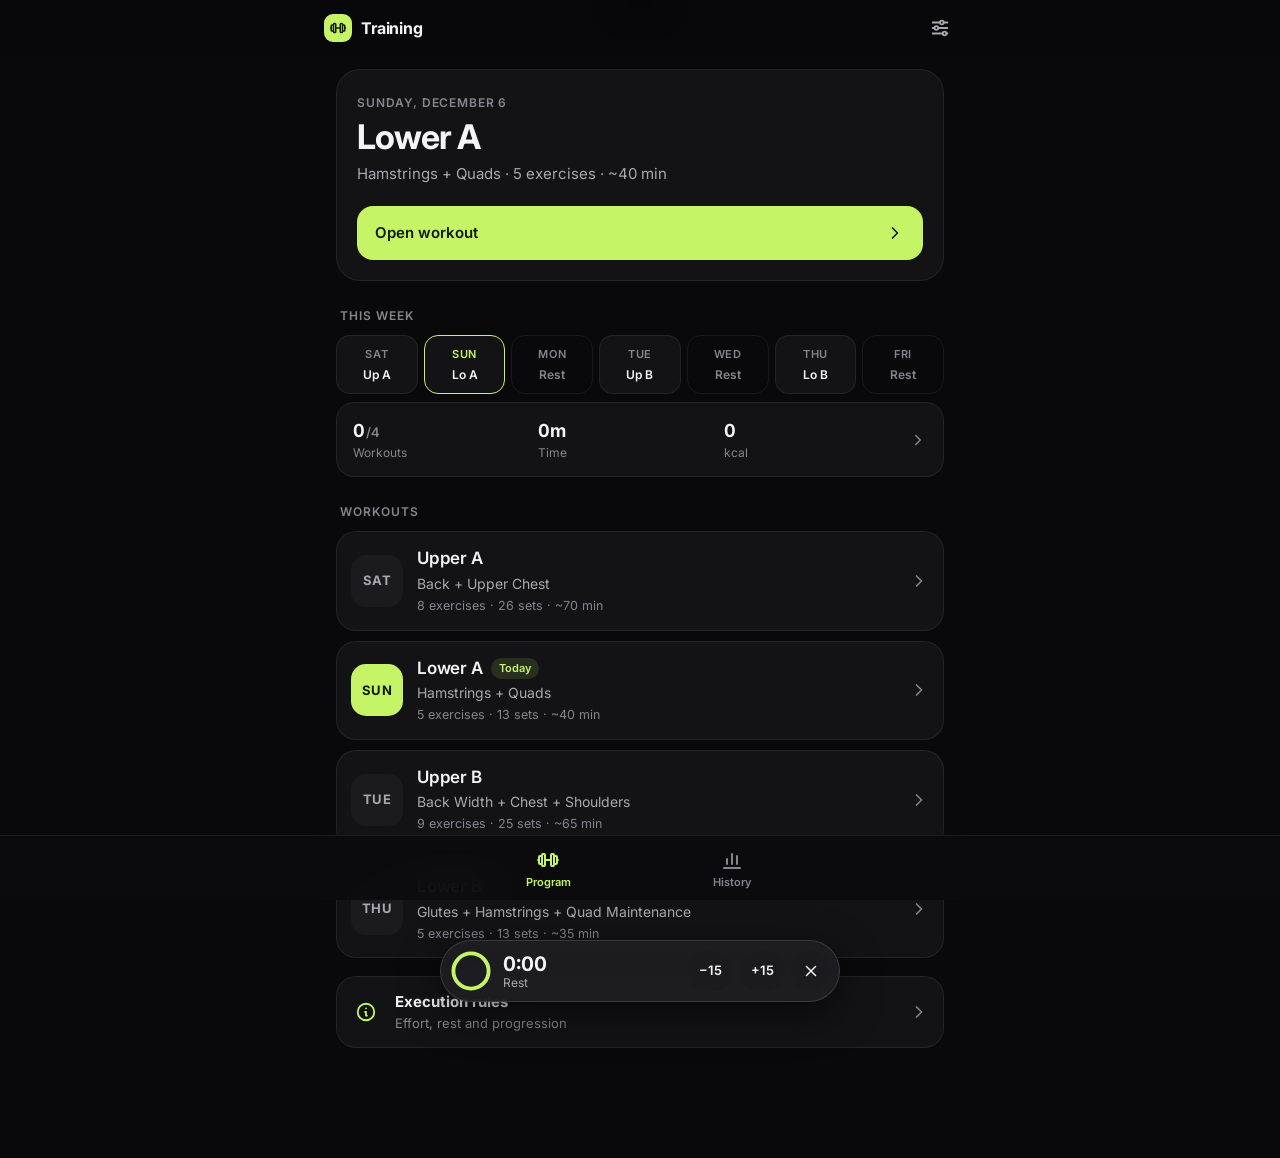
==== index.html @ 18b05910 "Add files via upload" ====
<!DOCTYPE html>
<html lang="en">
<head>
<meta charset="UTF-8">
<meta name="viewport" content="width=device-width, initial-scale=1, viewport-fit=cover">
<meta name="theme-color" content="#09090b">
<meta name="apple-mobile-web-app-capable" content="yes">
<meta name="mobile-web-app-capable" content="yes">
<meta name="apple-mobile-web-app-status-bar-style" content="black-translucent">
<meta name="apple-mobile-web-app-title" content="Training">
<title>4-Day Program</title>
<link rel="manifest" href="manifest.webmanifest">
<link rel="icon" href="icon.svg" type="image/svg+xml">
<link rel="apple-touch-icon" href="icon-180.png">
<link rel="preconnect" href="https://fonts.googleapis.com">
<link rel="preconnect" href="https://fonts.gstatic.com" crossorigin>
<link rel="stylesheet" href="https://fonts.googleapis.com/css2?family=Inter:wght@400;500;600;700&display=swap" media="print" onload="this.media='all'">
<noscript><link rel="stylesheet" href="https://fonts.googleapis.com/css2?family=Inter:wght@400;500;600;700&display=swap"></noscript>
<link rel="stylesheet" href="style.css">
</head>
<body>

<header class="topbar" id="topbar">
  <div class="tb-in">
    <div class="tb-l">
      <a class="brand" id="brand" href="#/" aria-label="Home"><span class="brand-mark" id="brandMark"></span>Training</a>
      <button class="icon-btn" id="backBtn" aria-label="Back" hidden></button>
    </div>
    <div class="top-title" id="topTitle" aria-hidden="true"></div>
    <div class="tb-r"><button class="icon-btn" id="settingsBtn" aria-label="Settings"></button></div>
  </div>
</header>

<main id="app"></main>

<nav class="tabbar" id="tabbar" aria-label="Main">
  <div class="tabbar-in">
    <a class="tab press" href="#/" data-tab="#/" id="tabProg"><span id="icProg"></span>Program</a>
    <a class="tab press" href="#/history" data-tab="#/history" id="tabHist"><span id="icHist"></span>History</a>
  </div>
</nav>

<div class="sheet-root" id="sheetRoot" aria-hidden="true">
  <div class="backdrop" data-act="close"></div>
  <div class="sheet" id="sheet" role="dialog" aria-modal="true" aria-label="Details" tabindex="-1">
    <div class="grab"><span></span></div>
    <button class="sheet-back" data-act="sback" aria-label="Back" id="sheetBack" hidden></button>
    <button class="sheet-close" data-act="close" aria-label="Close" id="sheetClose"></button>
    <div class="sheet-body" id="sheetBody"></div>
  </div>
</div>

<div class="timer" id="timer" role="timer" aria-live="polite">
  <svg class="t-ring" viewBox="0 0 40 40" aria-hidden="true"><circle cx="20" cy="20" r="16" class="t-bg"/><circle cx="20" cy="20" r="16" class="t-fg" id="tFg"/></svg>
  <div class="t-info"><b id="tTime">0:00</b><span id="tLabel">Rest</span></div>
  <button class="t-btn" data-t="-15" aria-label="Subtract 15 seconds">−15</button>
  <button class="t-btn" data-t="15" aria-label="Add 15 seconds">+15</button>
  <button class="t-btn t-x" data-t="x" aria-label="Dismiss timer" id="tX"></button>
</div>

<dialog class="dlg" id="dlg" aria-labelledby="dlgMsg">
  <form method="dialog" class="dlg-in">
    <p id="dlgMsg"></p>
    <div class="dlg-btns">
      <button value="cancel" class="dlg-c press">Cancel</button>
      <button value="ok" class="dlg-ok press" id="dlgOk">OK</button>
    </div>
  </form>
</dialog>

<div class="toast" id="toast" role="status"></div>

<noscript><p style="padding:24px;color:#fff">This app needs JavaScript enabled.</p></noscript>
<script src="app.js"></script>
</body>
</html>
---- style.css ----
:root{--bg:#09090b;--s1:#131316;--s2:#1b1b1f;--s3:#26262b;--line:rgba(255,255,255,.07);--line2:rgba(255,255,255,.13);--tx:#f4f4f5;--mu:#a8a8b0;--di:#85858f;--ac:#c5f467;--ac-ink:#111a00;--ac-soft:rgba(197,244,103,.12);--ac-line:rgba(197,244,103,.42);--red:#ff6b6b;--warn:#ffb84d;--yt:#ff3b3b;--ease:cubic-bezier(.22,1,.36,1);--sb:env(safe-area-inset-bottom,0px);--st:env(safe-area-inset-top,0px)}
*,*::before,*::after{box-sizing:border-box;margin:0;padding:0}
[hidden]{display:none!important}
html{background:var(--bg);color-scheme:dark;-webkit-text-size-adjust:100%}
body{font-family:'Inter',system-ui,-apple-system,'Segoe UI',Roboto,sans-serif;background:var(--bg);color:var(--tx);font-size:15px;line-height:1.5;-webkit-font-smoothing:antialiased;min-height:100vh;-webkit-tap-highlight-color:transparent}
body.lock{overflow:hidden}
a{color:inherit;text-decoration:none}
button{font:inherit;color:inherit;background:none;border:0;cursor:pointer}
input{font:inherit;color:inherit}
svg{display:block}
:focus-visible{outline:2px solid var(--ac);outline-offset:2px}
.press{transition:transform .2s var(--ease),background-color .2s,border-color .3s,color .2s}
.press:active{transform:scale(.98)}

/* Top bar */
.topbar{position:sticky;top:0;z-index:20;padding:calc(var(--st) + 8px) 12px 8px;background:rgba(9,9,11,.82);-webkit-backdrop-filter:saturate(1.5) blur(18px);backdrop-filter:saturate(1.5) blur(18px);border-bottom:1px solid transparent;transition:border-color .3s}
.topbar.scrolled{border-bottom-color:var(--line)}
.tb-in{max-width:640px;margin:0 auto;display:grid;grid-template-columns:1fr auto 1fr;align-items:center;gap:8px;min-height:40px}
.tb-l{display:flex;align-items:center}
.tb-r{display:flex;justify-content:flex-end}
.brand{display:flex;align-items:center;gap:9px;font-weight:700;font-size:16px;letter-spacing:-.01em;padding:2px 4px;animation:fadeUp .4s var(--ease) both}
.brand-mark{width:28px;height:28px;border-radius:9px;background:var(--ac);color:var(--ac-ink);display:grid;place-items:center}
.brand-mark svg{width:18px;height:18px}
.icon-btn{flex:none;width:40px;height:40px;border-radius:12px;display:grid;place-items:center;color:var(--mu);transition:background .2s,color .2s,transform .25s var(--ease),opacity .2s}
.icon-btn svg{width:22px;height:22px}
.icon-btn:disabled{opacity:.25;pointer-events:none}
#backBtn{animation:fadeUp .35s var(--ease) both}
@media(hover:hover){.icon-btn:hover{background:var(--s2);color:var(--tx)}}
.icon-btn:active{transform:scale(.9)}
.top-title{max-width:52vw;text-align:center;font-size:15px;font-weight:600;opacity:0;transform:translateY(4px);transition:opacity .3s,transform .3s var(--ease);white-space:nowrap;overflow:hidden;text-overflow:ellipsis}
.topbar.scrolled .top-title{opacity:1;transform:none}
main{max-width:640px;margin:0 auto;padding:4px 16px calc(100px + var(--sb))}
body.timing main{padding-bottom:calc(168px + var(--sb))}

/* Tab bar */
.tabbar{position:fixed;left:0;right:0;bottom:0;z-index:30;background:rgba(12,12,14,.9);-webkit-backdrop-filter:saturate(1.5) blur(18px);backdrop-filter:saturate(1.5) blur(18px);border-top:1px solid var(--line);padding:6px 16px calc(6px + var(--sb))}
.tabbar-in{max-width:360px;margin:0 auto;display:grid;grid-template-columns:1fr 1fr;gap:8px}
.tab{display:flex;flex-direction:column;align-items:center;gap:2px;padding:6px 0 4px;border-radius:12px;color:var(--di);font-size:11px;font-weight:600;transition:color .25s}
.tab svg{width:24px;height:24px}
.tab.on{color:var(--ac)}

/* Animations */
@keyframes inR{from{opacity:0;transform:translateX(32px)}to{opacity:1;transform:none}}
@keyframes inL{from{opacity:0;transform:translateX(-32px)}to{opacity:1;transform:none}}
@keyframes fadeUp{from{opacity:0;transform:translateY(12px)}to{opacity:1;transform:none}}
@keyframes fade{from{opacity:0}to{opacity:1}}
@keyframes pop{50%{transform:scale(1.12)}}
@keyframes pulse{50%{opacity:.35}}
@keyframes grow{from{transform:scaleY(0)}to{transform:scaleY(1)}}
@keyframes growX{from{transform:scaleX(0)}to{transform:scaleX(1)}}
.view.first{animation:fadeUp .5s var(--ease) both}
.view.fwd,.sx.fwd{animation:inR .42s var(--ease) both}
.view.back,.sx.back{animation:inL .42s var(--ease) both}
.sx.swap{animation:fadeUp .35s var(--ease) both}
.stagger>*{animation:fadeUp .55s var(--ease) both;animation-delay:calc(var(--i,0) * 40ms + 40ms)}
.static,.static *{animation:none!important}

.eyebrow{font-size:12px;font-weight:600;letter-spacing:.07em;text-transform:uppercase;color:var(--di)}
.label{font-size:12px;font-weight:600;letter-spacing:.08em;text-transform:uppercase;color:var(--di);margin:0 4px 10px}
.sub{color:var(--mu)}
.mt{margin-top:26px}
.mt-s{margin-top:10px}
.wide{width:100%}

/* Buttons */
.btn-primary,.btn-secondary{display:flex;align-items:center;justify-content:space-between;gap:12px;width:100%;height:54px;padding:0 18px;border-radius:16px;font-weight:600;font-size:15px}
.btn-primary{background:var(--ac);color:var(--ac-ink)}
.btn-secondary{background:var(--s2);border:1px solid var(--line)}
.btn-primary svg,.btn-secondary svg{flex:none;width:20px;height:20px}
.cta-t{min-width:0;overflow:hidden;text-overflow:ellipsis;white-space:nowrap}
.ghost{flex:1;height:46px;border-radius:14px;border:1px solid var(--line);color:var(--mu);font-size:14px;font-weight:500;display:flex;align-items:center;justify-content:center;gap:8px}
.ghost svg{width:17px;height:17px}
.ghost.sm-btn{flex:none;height:36px;padding:0 12px;font-size:13px}

/* Home */
.hero{background:var(--s1);border:1px solid var(--line);border-radius:24px;padding:24px 20px 20px;margin-top:8px}
.hero h1{font-size:34px;line-height:1.1;font-weight:700;letter-spacing:-.03em;margin:6px 0 8px}
.hero .sub{margin-bottom:20px}
.hero .sub b{color:var(--tx);font-weight:600}
.week{display:grid;grid-template-columns:repeat(7,1fr);gap:6px;margin:0 0 8px}
.wk{display:flex;flex-direction:column;align-items:center;gap:4px;padding:10px 0 9px;border-radius:14px;border:1px solid var(--line)}
.wk-l{font-size:11px;font-weight:600;color:var(--di);text-transform:uppercase;letter-spacing:.06em}
.wk-d{font-size:12px;font-weight:600;color:var(--di);white-space:nowrap;display:flex;align-items:center;height:18px}
.wk-d svg{width:16px;height:16px}
.wk.train{background:var(--s1)}
.wk.train .wk-d{color:var(--tx)}
.wk.today{border-color:var(--ac)}
.wk.today .wk-l{color:var(--ac)}
.wk.full{background:var(--ac-soft)}
.wk.full .wk-d{color:var(--ac)}
.wk-sum{display:flex;align-items:center;gap:8px;padding:14px 16px;background:var(--s1);border:1px solid var(--line);border-radius:18px;margin:0 0 26px}
.wk-sum div{flex:1;display:flex;flex-direction:column;min-width:0}
.wk-sum b{font-size:18px;font-weight:700;font-variant-numeric:tabular-nums;white-space:nowrap}
.wk-sum b small{font-size:13px;color:var(--di);font-weight:600;margin-left:1px}
.wk-sum span{font-size:12px;color:var(--di)}
.wk-sum>svg{width:18px;height:18px;color:var(--di);flex:none}
.day-card,.rules-link{display:flex;align-items:center;gap:14px;padding:14px;background:var(--s1);border:1px solid var(--line);border-radius:20px;margin-bottom:10px}
@media(hover:hover){.day-card:hover,.rules-link:hover,.ex-row:hover,.w-row:hover,.x-row:hover,.wk-sum:hover{background:var(--s2)}}
.day-badge{flex:none;width:52px;height:52px;border-radius:15px;background:var(--s2);display:grid;place-items:center;font-size:13px;font-weight:700;text-transform:uppercase;letter-spacing:.05em;color:var(--mu)}
.is-today .day-badge{background:var(--ac);color:var(--ac-ink)}
.dc-main{flex:1;min-width:0;display:flex;flex-direction:column;gap:1px}
.dc-top{display:flex;align-items:center;gap:8px}
.dc-title{font-size:17px;font-weight:600;letter-spacing:-.01em}
.pill{font-size:11px;font-weight:600;padding:2px 8px;border-radius:99px;background:var(--ac-soft);color:var(--ac)}
.pill.dim{background:var(--s2);color:var(--mu)}
.dc-focus{color:var(--mu);font-size:14px;white-space:nowrap;overflow:hidden;text-overflow:ellipsis}
.dc-meta{color:var(--di);font-size:12.5px;margin-top:2px}
.day-card>svg,.rules-link>svg:last-child{flex:none;width:20px;height:20px;color:var(--di)}
.ring{flex:none;width:36px;height:36px;transform:rotate(-90deg)}
.ring circle{fill:none;stroke-width:3.5}
.ring-bg{stroke:var(--s3)}
.ring-fg{stroke:var(--ac);stroke-linecap:round}
.done-badge{flex:none;width:32px;height:32px;border-radius:99px;background:var(--ac);color:var(--ac-ink);display:grid;place-items:center}
.done-badge svg{width:18px;height:18px}
.rules-link{margin-top:18px}
.rules-link>svg:first-child{flex:none;width:22px;height:22px;color:var(--ac);margin:0 4px}
.rules-link span{flex:1;display:flex;flex-direction:column}
.rules-link small{color:var(--di);font-size:13px}

/* Day view */
.day-head{padding:12px 4px 20px}
.day-head h1{font-size:34px;font-weight:700;letter-spacing:-.03em;line-height:1.1;margin:4px 0 6px}
.stats{display:grid;grid-template-columns:repeat(3,1fr);gap:8px;margin:20px 0 16px}
.stats div{background:var(--s1);border:1px solid var(--line);border-radius:16px;padding:12px 14px}
.stats b{display:block;font-size:20px;font-weight:700;font-variant-numeric:tabular-nums}
.stats span{font-size:12px;color:var(--di)}
.prog{display:flex;align-items:center;gap:12px}
.prog-bar{flex:1;height:6px;border-radius:99px;background:var(--s2);overflow:hidden}
.prog-bar i{display:block;height:100%;background:var(--ac);border-radius:inherit;transition:width .6s var(--ease)}
.prog-txt{font-size:13px;color:var(--mu);font-variant-numeric:tabular-nums;min-width:80px;text-align:right}
.day-head>.btn-primary,.done-card{margin-top:18px}
.live{display:flex;align-items:center;gap:8px;margin-top:18px;color:var(--ac);font-size:13px;font-weight:600;font-variant-numeric:tabular-nums}
.live i{width:8px;height:8px;border-radius:99px;background:var(--ac);animation:pulse 1.6s ease-in-out infinite}
.day-head .live+.btn-primary{margin-top:10px}
.done-card{display:flex;align-items:center;gap:12px;padding:14px 16px;border-radius:16px;background:var(--ac-soft);border:1px solid var(--ac-line)}
.done-card b{display:block;color:var(--ac)}
.done-card small{color:var(--mu);font-size:13px}
.ex-list{display:flex;flex-direction:column;gap:8px}
.ex-row{display:flex;align-items:center;gap:14px;padding:10px 12px 10px 10px;background:var(--s1);border:1px solid var(--line);border-radius:18px}
.ex-row.next{border-color:var(--ac-line)}
.thumb{position:relative;flex:none;width:60px;height:60px;border-radius:13px;background:#e6e6ea;overflow:hidden}
.thumb img{width:100%;height:100%;object-fit:cover;mix-blend-mode:multiply;opacity:0;transition:opacity .4s}
.thumb.ok img{opacity:.95}
.thumb.none{background:var(--s2)}
.thumb em{position:absolute;left:4px;top:4px;min-width:18px;height:18px;padding:0 5px;border-radius:99px;background:rgba(9,9,11,.82);color:#fff;font-style:normal;font-size:11px;font-weight:700;display:grid;place-items:center;transition:background .3s,color .3s}
.ex-row.complete .thumb em{background:var(--ac);color:var(--ac-ink)}
.ex-main{flex:1;min-width:0;display:flex;flex-direction:column;gap:3px}
.up{display:none;font-size:11px;font-weight:700;letter-spacing:.07em;text-transform:uppercase;color:var(--ac)}
.ex-row.next .up{display:block}
.ex-name{font-weight:600;font-size:15.5px;line-height:1.3;transition:color .3s}
.ex-row.complete .ex-name{color:var(--mu)}
.ex-meta{font-size:13px;color:var(--mu);font-variant-numeric:tabular-nums}
.ex-meta b{color:var(--tx);font-weight:600}
.dots{display:flex;gap:4px;margin-top:3px}
.dots i{width:16px;height:4px;border-radius:99px;background:var(--s3);transition:background .3s}
.dots i.on{background:var(--ac)}
.ex-row>svg{flex:none;width:18px;height:18px;color:var(--di)}
.ss{border:1px dashed var(--line2);border-radius:22px;padding:8px;display:flex;flex-direction:column;gap:8px}
.ss-label{display:flex;align-items:center;gap:6px;font-size:12px;font-weight:600;color:var(--mu);padding:2px 6px}
.ss-label svg{width:14px;height:14px}
.abs{display:flex;align-items:center;gap:14px;margin-top:16px;padding:14px;border-radius:20px;background:var(--s1);border:1px solid var(--line)}
.abs-ic,.rule-ic{flex:none;width:44px;height:44px;border-radius:13px;background:var(--ac-soft);color:var(--ac);display:grid;place-items:center}
.abs-ic svg,.rule-ic svg{width:21px;height:21px}
.abs-main{flex:1;min-width:0}
.abs-main b{display:block;font-weight:600}
.abs-main small{color:var(--mu);font-size:13px}
.day-foot{display:flex;gap:8px;margin-top:16px}
.chk{flex:none;width:48px;height:48px;border-radius:12px;border:1.5px solid var(--line2);display:grid;place-items:center;color:var(--di);transition:background .25s,border-color .25s,color .25s}
.chk svg{width:22px;height:22px}
.set-row.done .chk,.abs.done .chk{background:var(--ac);border-color:var(--ac);color:var(--ac-ink);animation:pop .35s var(--ease)}

/* History */
.hv-head{padding-bottom:16px}
.hv .seg{margin:0 0 4px}
.pnav{display:flex;align-items:center;gap:8px;margin:6px 0 14px}
.pnav-t{flex:1;text-align:center;display:flex;flex-direction:column}
.pnav-t b{font-size:16px;font-weight:600}
.kpis{display:grid;grid-template-columns:1fr 1fr;gap:8px}
.kpi{background:var(--s1);border:1px solid var(--line);border-radius:16px;padding:12px 14px;min-width:0}
.sheet .kpi{background:var(--s2);border-color:transparent}
.kpi span{display:block;font-size:12px;color:var(--di)}
.kpi b{display:block;font-size:22px;font-weight:700;letter-spacing:-.01em;font-variant-numeric:tabular-nums;white-space:nowrap;overflow:hidden;text-overflow:ellipsis}
.kpi b.sm{font-size:17px;padding-top:4px}
.kpi b small{font-size:12px;color:var(--di);font-weight:600;margin-left:4px}
.kpi em{display:inline-block;font-style:normal;font-size:12px;font-weight:600;margin-top:2px}
.kpi em.up{color:var(--ac)}
.kpi em.down{color:var(--red)}
.kpi-note{font-size:12px;color:var(--di);margin:8px 4px 0}
.card{background:var(--s1);border:1px solid var(--line);border-radius:20px;padding:16px;margin-top:12px}
.card.flat{background:var(--s2);border-color:transparent}
.card-h{display:flex;align-items:center;justify-content:space-between;gap:12px;margin-bottom:12px}
.card-h b{font-size:15px;font-weight:600}
.card-s{font-size:12px;color:var(--di);display:flex;align-items:center;gap:6px}
.mchips{display:flex;gap:6px;overflow-x:auto;scrollbar-width:none;margin-bottom:10px}
.mchips::-webkit-scrollbar{display:none}
.mchip{flex:none;height:32px;padding:0 12px;border-radius:99px;background:var(--s2);color:var(--mu);font-size:13px;font-weight:600;transition:background .2s,color .2s}
.mchip.on{background:var(--ac-soft);color:var(--ac)}
.chart-cap{font-size:13px;color:var(--mu);min-height:20px;margin-bottom:6px}
.chart-cap b{color:var(--tx);font-weight:600}
.chart{width:100%;height:auto;display:block;overflow:visible}
.chart .grid line{stroke:var(--line);stroke-width:1}
.chart text{fill:var(--di);font-size:10px;font-family:inherit}
.bar{fill:var(--ac);transform-box:fill-box;transform-origin:50% 100%;animation:grow .6s var(--ease) both;transition:opacity .25s}
.bar.bar0{fill:var(--s3)}
.bar.dim{opacity:.28}
.hit{fill:transparent;cursor:pointer}
.ln{fill:none;stroke:var(--ac);stroke-width:2.5;stroke-linejoin:round;stroke-linecap:round;animation:fade .6s both}
.ln2{fill:none;stroke:var(--di);stroke-width:1.5;stroke-dasharray:4 4}
.area{fill:var(--ac-soft);animation:fade .8s both}
.dot{fill:var(--s2);stroke:var(--ac);stroke-width:2}
.lg-l{display:inline-block;width:14px;height:0;border-top:2.5px solid var(--ac);margin-left:6px}
.lg-l.d{border-top:1.5px dashed var(--di)}
.cal{display:grid;grid-template-columns:repeat(7,1fr);gap:5px}
.cal-h{font-size:11px;font-weight:600;color:var(--di);text-align:center;padding-bottom:2px}
.cal-d{position:relative;aspect-ratio:1;border-radius:10px;display:grid;place-items:center;font-size:13px;color:var(--mu);font-variant-numeric:tabular-nums}
.cal-d.done{background:var(--ac);color:var(--ac-ink);font-weight:700}
.cal-d.today{box-shadow:inset 0 0 0 1.5px var(--ac);color:var(--tx)}
.cal-d.done.today{color:var(--ac-ink)}
.cal-d.miss::after,.cal-d.plan::after{content:'';position:absolute;bottom:5px;left:50%;width:4px;height:4px;margin-left:-2px;border-radius:99px;background:var(--red)}
.cal-d.plan::after{background:var(--di)}
.legend{display:flex;gap:14px;flex-wrap:wrap;margin-top:12px;font-size:12px;color:var(--di)}
.legend span{display:flex;align-items:center;gap:6px}
.lg{width:10px;height:10px;border-radius:3px;background:var(--ac)}
.lg.miss{background:var(--red);border-radius:99px;width:6px;height:6px}
.lg.plan{background:var(--di);border-radius:99px;width:6px;height:6px}
.yr{display:grid;grid-template-columns:repeat(4,1fr);gap:8px}
.yr-m{background:var(--s2);border-radius:12px;padding:10px;text-align:left;display:flex;flex-direction:column;gap:2px}
.yr-m span{font-size:12px;color:var(--di);font-weight:600}
.yr-m b{font-size:20px;font-weight:700;font-variant-numeric:tabular-nums}
.yr-m i{display:block;height:4px;border-radius:99px;background:var(--s3);overflow:hidden;margin-top:4px}
.yr-m u{display:block;height:100%;background:var(--ac);border-radius:inherit}
.yr-m:disabled{opacity:.35;cursor:default}
.legend-t{font-size:12px;color:var(--di);margin-top:10px}
.ins{display:flex;gap:12px;padding:12px 0;border-top:1px solid var(--line)}
.card-h+.ins{border-top:0;padding-top:0}
.ins-ic{flex:none;width:34px;height:34px;border-radius:10px;display:grid;place-items:center;background:var(--s2);color:var(--mu)}
.ins-ic svg{width:18px;height:18px}
.ins.good .ins-ic{background:var(--ac-soft);color:var(--ac)}
.ins.warn .ins-ic{background:rgba(255,184,77,.12);color:var(--warn)}
.ins b{display:block;font-weight:600;font-size:14.5px}
.ins p{color:var(--mu);font-size:13.5px}
.mb{display:grid;grid-template-columns:86px 1fr 30px;gap:10px;align-items:center;font-size:13px;padding:5px 0}
.mb span{color:var(--mu)}
.mb b{text-align:right;font-weight:600;font-variant-numeric:tabular-nums}
.mb-bar{height:8px;border-radius:99px;background:var(--s2);overflow:hidden}
.mb-bar i{display:block;height:100%;background:var(--ac);border-radius:inherit;transform-origin:left;animation:growX .7s var(--ease) both}
.list{display:flex;flex-direction:column;gap:8px}
.w-row,.x-row{display:flex;align-items:center;gap:14px;padding:12px;background:var(--s1);border:1px solid var(--line);border-radius:18px}
.w-date{flex:none;width:46px;height:46px;border-radius:13px;background:var(--s2);display:flex;flex-direction:column;align-items:center;justify-content:center;line-height:1.1}
.w-date b{font-size:17px;font-weight:700}
.w-date small{font-size:10.5px;color:var(--di);font-weight:600;text-transform:uppercase}
.w-dn{font-size:12px;color:var(--di);font-weight:500;margin-left:6px}
.w-row>svg,.x-row>svg{flex:none;width:18px;height:18px;color:var(--di)}
.tr{flex:none;width:26px;height:26px;border-radius:99px;display:grid;place-items:center;background:var(--s2);color:var(--mu)}
.tr svg{width:15px;height:15px}
.tr.up{background:var(--ac-soft);color:var(--ac)}
.tr.down{background:rgba(255,107,107,.12);color:var(--red)}

/* Sheet */
.sheet-root{position:fixed;inset:0;z-index:40;pointer-events:none}
.sheet-root.open{pointer-events:auto}
.backdrop{position:absolute;inset:0;background:rgba(0,0,0,.62);opacity:0;transition:opacity .4s var(--ease)}
.open .backdrop{opacity:1}
.sheet{position:absolute;left:0;right:0;bottom:0;max-height:93vh;max-height:93dvh;display:flex;flex-direction:column;background:var(--s1);border:1px solid var(--line);border-bottom:0;border-radius:26px 26px 0 0;transform:translateY(105%);transition:transform .48s var(--ease);overflow:hidden;will-change:transform}
.sheet:focus{outline:none}
.open .sheet{transform:none}
.sheet.dragging{transition:none}
.grab{position:absolute;top:0;left:0;right:0;height:26px;display:flex;justify-content:center;padding-top:8px;z-index:4}
.grab span{width:38px;height:5px;border-radius:99px;background:rgba(140,140,150,.55)}
.sheet-close,.sheet-back{position:absolute;top:18px;z-index:5;width:34px;height:34px;border-radius:99px;background:rgba(9,9,11,.68);color:#fff;display:grid;place-items:center;-webkit-backdrop-filter:blur(8px);backdrop-filter:blur(8px)}
.sheet-close{right:18px}
.sheet-back{left:18px}
.sheet-close svg,.sheet-back svg{width:18px;height:18px}
.sheet.has-back .sx-pad{padding-top:64px}
.sheet-body{flex:1;min-height:0;overflow-y:auto;overscroll-behavior:contain;-webkit-overflow-scrolling:touch}
@media(min-width:720px){
  .sheet{left:50%;right:auto;bottom:auto;top:50%;width:560px;max-height:88vh;border-radius:26px;border-bottom:1px solid var(--line);transform:translate(-50%,-46%) scale(.97);opacity:0;transition:transform .45s var(--ease),opacity .3s}
  .open .sheet{transform:translate(-50%,-50%);opacity:1}
  .grab{display:none}
}

/* Exercise detail */
.media-wrap{display:grid;grid-template-rows:1fr;transition:grid-template-rows .45s var(--ease),opacity .35s}
.media-in{min-height:0;overflow:hidden}
.sx.log .media-wrap{grid-template-rows:0fr;opacity:0}
.media{position:relative;margin:10px 10px 0;aspect-ratio:3/2;border-radius:18px;background:#e6e6ea;overflow:hidden}
.media .frame{position:absolute;inset:0;width:100%;height:100%;object-fit:contain;mix-blend-mode:multiply;opacity:0;transition:opacity .6s ease}
.media .frame.on{opacity:1}
.media-ph{position:absolute;inset:0;display:grid;place-content:center;justify-items:center;gap:8px;color:#7d7d86;font-size:13px;text-align:center;padding:20px;transition:opacity .3s}
.media-ph svg{width:36px;height:36px}
.media:not(.ready):not(.failed) .media-ph svg{animation:pulse 1.4s ease-in-out infinite}
.media.ready .media-ph{opacity:0}
.media.failed{background:var(--s2)}
.media.failed .media-ph{color:var(--di)}
.media-tag,.media-btn{position:absolute;bottom:12px;background:rgba(9,9,11,.75);color:#fff;opacity:0;transition:opacity .3s}
.media-tag{left:12px;padding:4px 10px;border-radius:99px;font-size:12px;font-weight:600}
.media-btn{right:12px;width:34px;height:34px;border-radius:99px;display:grid;place-items:center}
.media-btn svg{width:15px;height:15px}
.media.anim .media-tag,.media.anim .media-btn{opacity:1}
.sx-head{padding:18px 20px 0;transition:padding .45s var(--ease)}
.sx.log .sx-head{padding-top:34px}
.sx-body{padding:0 20px 24px}
.sx-pad{padding:34px 20px calc(28px + var(--sb))}
.sx-title{font-size:25px;font-weight:700;letter-spacing:-.02em;line-height:1.2;margin:4px 0 10px;padding-right:40px}
.chips{display:flex;flex-wrap:wrap;gap:6px;margin-bottom:16px}
.chip{font-size:12.5px;padding:4px 10px;border-radius:99px;background:var(--s2);color:var(--mu)}
.specs{display:grid;grid-template-columns:repeat(4,1fr);gap:8px}
.spec{background:var(--s2);border-radius:14px;padding:10px 12px;min-width:0}
.spec span{display:block;font-size:11px;font-weight:600;letter-spacing:.06em;text-transform:uppercase;color:var(--di);white-space:nowrap}
.spec b{display:block;font-size:15px;font-weight:600;white-space:nowrap;font-variant-numeric:tabular-nums}
@media(max-width:380px){.specs{grid-template-columns:repeat(2,1fr)}}
.note{display:flex;gap:8px;font-size:13px;color:var(--mu);margin:16px 2px 0}
.note svg{flex:none;width:16px;height:16px;margin-top:2px;color:var(--di)}
.yt{display:flex;align-items:center;justify-content:center;gap:10px;height:52px;border-radius:15px;background:var(--s2);border:1px solid var(--line);font-weight:600;margin-bottom:24px}
@media(hover:hover){.yt:hover{background:var(--s3)}}
.yt .yt-ic{width:24px;height:24px;color:var(--yt)}
.yt .ext{width:15px;height:15px;color:var(--di)}
.seg{--n:2;--v:0;position:relative;display:grid;grid-template-columns:repeat(var(--n),1fr);background:var(--s2);border-radius:13px;padding:4px;margin:18px 0}
.seg button{position:relative;z-index:1;height:38px;font-weight:600;font-size:14px;color:var(--mu);transition:color .25s;display:flex;align-items:center;justify-content:center;gap:6px}
.seg button.on{color:var(--tx)}
.seg .pill{position:absolute;top:4px;bottom:4px;left:4px;width:calc((100% - 8px) / var(--n));background:var(--s3);border-radius:10px;padding:0;transform:translateX(calc(100% * var(--v)));transition:transform .38s var(--ease)}
.cnt{font-size:12px;color:var(--di);font-variant-numeric:tabular-nums}
.seg.sm{width:112px;margin:0}
.seg.sm button{height:32px}
.panel.in{animation:fadeUp .35s var(--ease) both}
.h3{font-size:12px;font-weight:600;text-transform:uppercase;letter-spacing:.07em;color:var(--di);margin:4px 0 12px}
.steps{list-style:none;counter-reset:s;display:grid;gap:14px;margin-bottom:24px}
.steps li{counter-increment:s;display:grid;grid-template-columns:28px 1fr;gap:12px;color:#d9d9de}
.steps li::before{content:counter(s);width:28px;height:28px;border-radius:99px;background:var(--s2);display:grid;place-items:center;font-size:13px;font-weight:700;color:var(--ac)}
.tips{list-style:none;display:grid;gap:10px}
.tips li{display:grid;grid-template-columns:28px 1fr;gap:12px;color:#d9d9de}
.tips li svg{width:18px;height:18px;color:var(--ac);margin:3px auto 0}
.hint{display:flex;gap:10px;align-items:flex-start;padding:12px 14px;border-radius:14px;background:var(--ac-soft);color:var(--ac);font-size:14px;margin-bottom:14px}
.hint svg{flex:none;width:18px;height:18px;margin-top:2px}
.first-log{font-size:13px;color:var(--mu);margin:0 2px 12px}
.set-head,.set-row{display:grid;grid-template-columns:24px 1fr 1fr 48px;gap:8px;align-items:center}
.set-head{font-size:11px;font-weight:600;letter-spacing:.06em;text-transform:uppercase;color:var(--di);padding:0 0 6px}
.set-head span:not(:first-child){padding-left:4px}
.set-row{padding:4px 0}
.set-n{font-size:13px;font-weight:700;color:var(--di);text-align:center}
.fld{position:relative;display:block;min-width:0}
.fld input{width:100%;height:50px;background:var(--s2);border:1px solid var(--line);border-radius:12px;padding:0 42px 0 14px;font-size:17px;font-weight:600;outline:none;transition:border-color .2s,background .2s,color .2s;font-variant-numeric:tabular-nums}
.fld input::placeholder{color:#64646d;font-weight:500}
.fld input:focus{border-color:var(--ac);background:var(--s3)}
.fld em{position:absolute;right:12px;top:50%;transform:translateY(-50%);font-style:normal;font-size:12px;color:var(--di);pointer-events:none}
.set-row.done .fld input{color:var(--ac)}
.rest-btn{width:100%;margin-top:14px}
.xh-list{display:grid;gap:8px}
.xh{background:var(--s2);border-radius:14px;padding:10px 12px}
.xh-top{display:flex;align-items:center;gap:8px;font-size:12.5px;color:var(--di);margin-bottom:6px}
.xh-top span:first-child{flex:1}
.xh-top em{font-style:normal;font-variant-numeric:tabular-nums}
.pr{font-size:10.5px;font-weight:700;letter-spacing:.06em;padding:2px 7px;border-radius:99px;background:var(--ac);color:var(--ac-ink)}
.set-chips{display:flex;flex-wrap:wrap;gap:6px}
.set-chips span{font-size:13px;font-weight:600;padding:3px 9px;border-radius:8px;background:var(--s3);font-variant-numeric:tabular-nums}
.set-chips small{font-size:13px;color:var(--di)}
.sx-nav{position:sticky;bottom:0;z-index:3;display:grid;grid-template-columns:1fr 1fr;gap:8px;padding:12px 14px calc(12px + var(--sb));background:rgba(19,19,22,.94);-webkit-backdrop-filter:blur(14px);backdrop-filter:blur(14px);border-top:1px solid var(--line)}
.nav-btn{display:flex;align-items:center;gap:8px;padding:10px 12px;min-height:54px;border-radius:14px;background:var(--s2);text-align:left;min-width:0;font-size:14px;font-weight:600;transition:background .3s,color .3s,transform .2s var(--ease)}
.nav-btn span{min-width:0;flex:1;overflow:hidden;text-overflow:ellipsis;white-space:nowrap}
.nav-btn small{display:block;font-size:11px;color:var(--di);font-weight:500;transition:color .3s}
.nav-btn.nx{text-align:right}
.nav-btn svg{width:18px;height:18px;flex:none;color:var(--mu);transition:color .3s}
.nav-btn.go{background:var(--ac);color:var(--ac-ink)}
.nav-btn.go small,.nav-btn.go svg{color:var(--ac-ink)}

/* Workout summary */
.wx-list{display:grid}
.wx{display:flex;gap:12px;padding:12px 0;border-bottom:1px solid var(--line)}
.wx-n{flex:none;width:26px;height:26px;border-radius:99px;background:var(--s2);display:grid;place-items:center;font-size:12px;font-weight:700;color:var(--ac)}
.wx-n svg{width:15px;height:15px}
.wx-name{display:inline-flex;align-items:center;gap:4px;font-weight:600;margin-bottom:6px}
.wx-name svg{width:15px;height:15px;color:var(--di)}
.wx.skip .wx-name{color:var(--di)}
.abs-line{border-bottom:0}
.abs-line b{display:block;font-weight:600}
.abs-line small{color:var(--di);font-size:13px}
.dur-edit{display:grid;grid-template-columns:1fr 100px;gap:8px}

/* Settings and rules */
.srow{display:flex;align-items:center;justify-content:space-between;gap:16px;padding:14px 0;border-bottom:1px solid var(--line)}
.srow b{display:block;font-weight:600}
.srow small{display:block;color:var(--di);font-size:12.5px}
.sw{flex:none;position:relative;width:50px;height:30px;border-radius:99px;background:var(--s3);transition:background .25s}
.sw i{position:absolute;top:3px;left:3px;width:24px;height:24px;border-radius:99px;background:#fff;transition:transform .3s var(--ease),background .25s}
.sw.on{background:var(--ac)}
.sw.on i{transform:translateX(20px);background:var(--ac-ink)}
.stp{flex:none;display:flex;align-items:center;gap:2px;background:var(--s2);border-radius:12px;padding:3px}
.stp button{width:34px;height:34px;border-radius:9px;display:grid;place-items:center;color:var(--mu)}
.stp button:active{background:var(--s3)}
.stp button svg{width:16px;height:16px}
.stp-v{min-width:46px;text-align:center;font-weight:600;font-variant-numeric:tabular-nums;white-space:nowrap}
.stp-v.w{min-width:64px}
.badge{display:inline-flex;align-items:center;gap:6px;font-size:12px;font-weight:600;color:var(--di);background:var(--s2);padding:6px 10px;border-radius:99px;flex:none}
.badge svg{width:15px;height:15px}
.sbtns{display:grid;grid-template-columns:1fr 1fr;gap:8px;margin-top:22px}
.danger{width:100%;height:48px;margin-top:10px;border-radius:14px;border:1px solid rgba(255,107,107,.3);color:var(--red);font-weight:600;display:flex;align-items:center;justify-content:center;gap:8px}
.danger svg{width:18px;height:18px}
.fine{font-size:12px;color:var(--di);text-align:center;margin-top:14px}
.rule{display:flex;gap:14px;padding:16px 0;border-bottom:1px solid var(--line)}
.rule:last-child{border-bottom:0}
.rule b{display:block;margin-bottom:2px}
.rule p{color:var(--mu);font-size:14px}

/* Rest timer */
.timer{position:fixed;left:50%;bottom:calc(80px + var(--sb));z-index:60;display:flex;align-items:center;gap:6px;width:min(400px,calc(100% - 24px));padding:8px;background:rgba(30,30,34,.95);-webkit-backdrop-filter:blur(18px);backdrop-filter:blur(18px);border:1px solid var(--line2);border-radius:999px;box-shadow:0 12px 40px rgba(0,0,0,.55);transform:translate(-50%,calc(100% + 120px));transition:transform .5s var(--ease),border-color .3s,bottom .4s var(--ease)}
body.lock .timer{bottom:calc(92px + var(--sb))}
@media(min-width:720px){body.lock .timer{bottom:calc(80px + var(--sb))}}
.timer.show{transform:translate(-50%,0)}
.timer.done{border-color:var(--ac)}
.t-ring{flex:none;width:44px;height:44px;transform:rotate(-90deg)}
.t-ring circle{fill:none;stroke-width:3.5}
.t-bg{stroke:var(--s3)}
.t-fg{stroke:var(--ac);stroke-linecap:round;stroke-dasharray:100.53;transition:stroke-dashoffset .25s linear}
.t-info{flex:1;min-width:0;display:flex;flex-direction:column;line-height:1.2;padding-left:4px}
.t-info b{font-size:20px;font-weight:700;font-variant-numeric:tabular-nums}
.t-info span{font-size:12px;color:var(--mu);white-space:nowrap;overflow:hidden;text-overflow:ellipsis}
.timer.done .t-info b{color:var(--ac)}
.t-btn{flex:none;height:40px;min-width:46px;padding:0 10px;border-radius:99px;background:var(--s2);font-size:13px;font-weight:600;display:grid;place-items:center}
.t-btn:active{background:var(--s3)}
.t-x{min-width:40px;padding:0}
.t-x svg{width:18px;height:18px}
.toast{position:fixed;top:calc(12px + var(--st));left:50%;z-index:70;transform:translate(-50%,-160%);background:var(--s3);border:1px solid var(--line2);padding:10px 18px;border-radius:99px;font-size:14px;font-weight:500;white-space:nowrap;max-width:calc(100% - 24px);overflow:hidden;text-overflow:ellipsis;box-shadow:0 10px 30px rgba(0,0,0,.4);transition:transform .45s var(--ease)}
.toast.show{transform:translate(-50%,0)}
@media(prefers-reduced-motion:reduce){*,*::before,*::after{animation-duration:.01ms!important;animation-delay:0ms!important;transition-duration:.01ms!important}}
/* ===== Fixes ===== */
/* Placeholders show last session's numbers, so they need readable contrast */
.fld input::placeholder{color:#80808a}

/* Long toasts (PR messages) wrap instead of being cut off */
.toast{white-space:normal;width:max-content;text-align:center;border-radius:18px;line-height:1.35}

/* Keyboard focus on chart bars */
.hit:focus{outline:none}
.hit:focus-visible{fill:rgba(197,244,103,.1);stroke:var(--ac);stroke-width:1}

/* Confirm dialog */
.dlg{margin:auto;padding:0;border:1px solid var(--line2);border-radius:22px;background:var(--s1);color:var(--tx);width:min(360px,calc(100% - 32px));box-shadow:0 20px 60px rgba(0,0,0,.6)}
.dlg::backdrop{background:rgba(0,0,0,.62)}
.dlg[open]{animation:fadeUp .3s var(--ease) both}
.dlg-in{padding:22px 20px 18px}
.dlg-in p{font-size:15.5px;line-height:1.45;margin-bottom:18px}
.dlg-btns{display:grid;grid-template-columns:1fr 1fr;gap:8px}
.dlg-btns button{height:46px;border-radius:14px;font-weight:600;font-size:15px}
.dlg-c{background:var(--s2);color:var(--mu)}
.dlg-ok{background:var(--ac);color:var(--ac-ink)}
.dlg-ok.dz{background:var(--red);color:#1a0000}
.first-log b{color:var(--tx);font-weight:600}
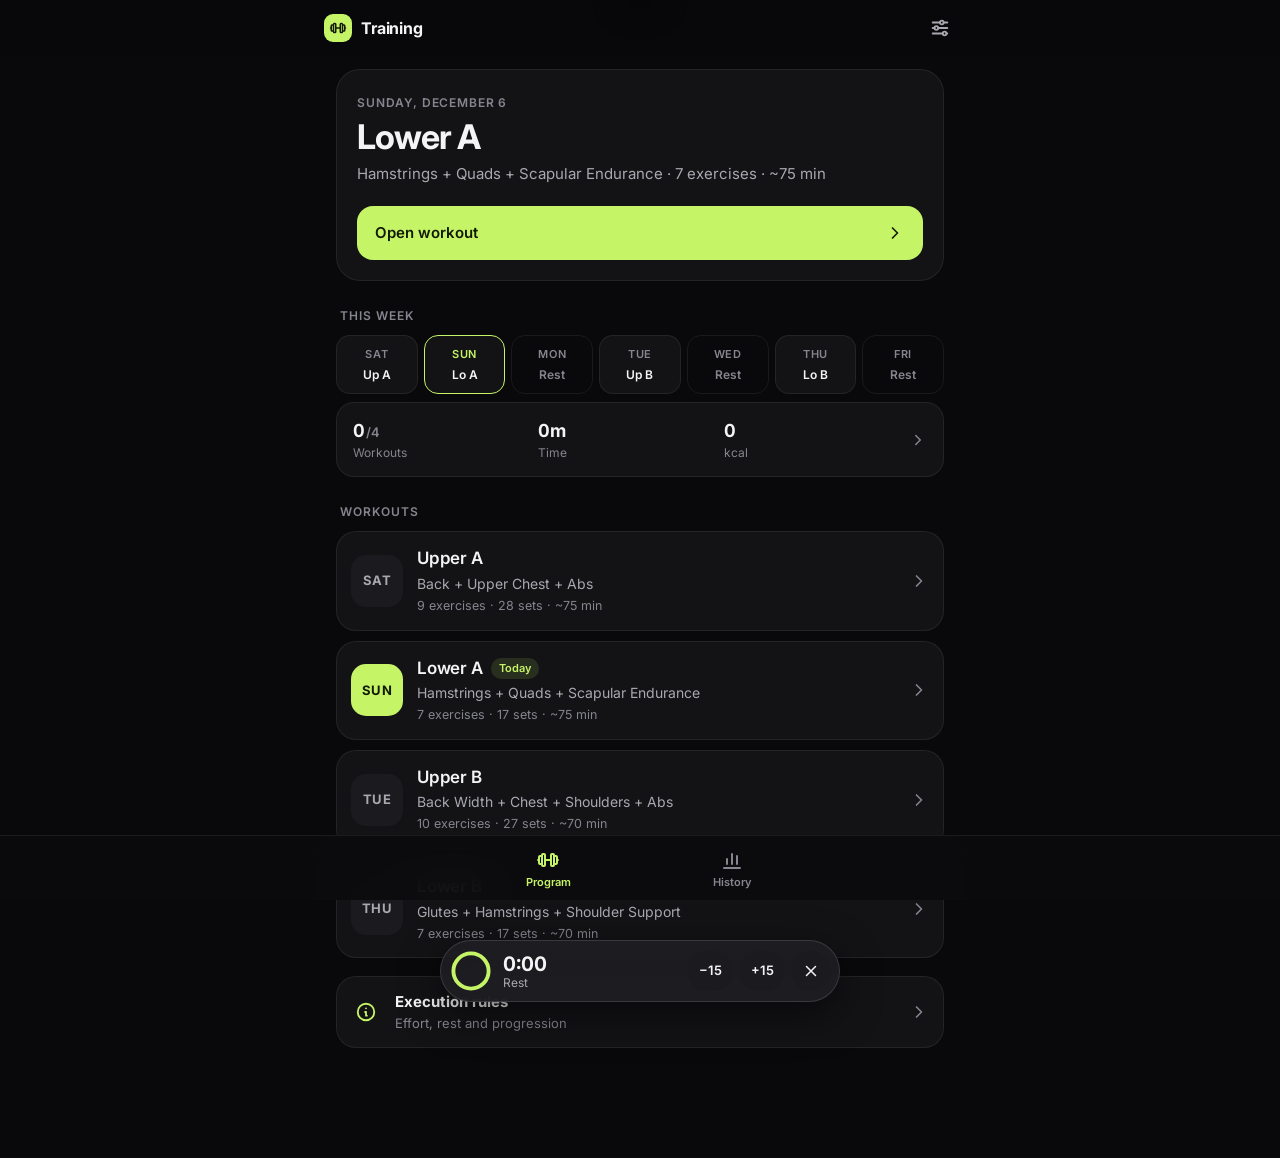
==== commit c8370d50: "Add files via upload" ====
--- a/index.html
+++ b/index.html
@@ -1,76 +1,84 @@
-<!DOCTYPE html>
-<html lang="en">
-<head>
-<meta charset="UTF-8">
-<meta name="viewport" content="width=device-width, initial-scale=1, viewport-fit=cover">
-<meta name="theme-color" content="#09090b">
-<meta name="apple-mobile-web-app-capable" content="yes">
-<meta name="mobile-web-app-capable" content="yes">
-<meta name="apple-mobile-web-app-status-bar-style" content="black-translucent">
-<meta name="apple-mobile-web-app-title" content="Training">
-<title>4-Day Program</title>
-<link rel="manifest" href="manifest.webmanifest">
-<link rel="icon" href="icon.svg" type="image/svg+xml">
-<link rel="apple-touch-icon" href="icon-180.png">
-<link rel="preconnect" href="https://fonts.googleapis.com">
-<link rel="preconnect" href="https://fonts.gstatic.com" crossorigin>
-<link rel="stylesheet" href="https://fonts.googleapis.com/css2?family=Inter:wght@400;500;600;700&display=swap" media="print" onload="this.media='all'">
-<noscript><link rel="stylesheet" href="https://fonts.googleapis.com/css2?family=Inter:wght@400;500;600;700&display=swap"></noscript>
-<link rel="stylesheet" href="style.css">
-</head>
-<body>
-
-<header class="topbar" id="topbar">
-  <div class="tb-in">
-    <div class="tb-l">
-      <a class="brand" id="brand" href="#/" aria-label="Home"><span class="brand-mark" id="brandMark"></span>Training</a>
-      <button class="icon-btn" id="backBtn" aria-label="Back" hidden></button>
-    </div>
-    <div class="top-title" id="topTitle" aria-hidden="true"></div>
-    <div class="tb-r"><button class="icon-btn" id="settingsBtn" aria-label="Settings"></button></div>
-  </div>
-</header>
-
-<main id="app"></main>
-
-<nav class="tabbar" id="tabbar" aria-label="Main">
-  <div class="tabbar-in">
-    <a class="tab press" href="#/" data-tab="#/" id="tabProg"><span id="icProg"></span>Program</a>
-    <a class="tab press" href="#/history" data-tab="#/history" id="tabHist"><span id="icHist"></span>History</a>
-  </div>
-</nav>
-
-<div class="sheet-root" id="sheetRoot" aria-hidden="true">
-  <div class="backdrop" data-act="close"></div>
-  <div class="sheet" id="sheet" role="dialog" aria-modal="true" aria-label="Details" tabindex="-1">
-    <div class="grab"><span></span></div>
-    <button class="sheet-back" data-act="sback" aria-label="Back" id="sheetBack" hidden></button>
-    <button class="sheet-close" data-act="close" aria-label="Close" id="sheetClose"></button>
-    <div class="sheet-body" id="sheetBody"></div>
-  </div>
-</div>
-
-<div class="timer" id="timer" role="timer" aria-live="polite">
-  <svg class="t-ring" viewBox="0 0 40 40" aria-hidden="true"><circle cx="20" cy="20" r="16" class="t-bg"/><circle cx="20" cy="20" r="16" class="t-fg" id="tFg"/></svg>
-  <div class="t-info"><b id="tTime">0:00</b><span id="tLabel">Rest</span></div>
-  <button class="t-btn" data-t="-15" aria-label="Subtract 15 seconds">−15</button>
-  <button class="t-btn" data-t="15" aria-label="Add 15 seconds">+15</button>
-  <button class="t-btn t-x" data-t="x" aria-label="Dismiss timer" id="tX"></button>
-</div>
-
-<dialog class="dlg" id="dlg" aria-labelledby="dlgMsg">
-  <form method="dialog" class="dlg-in">
-    <p id="dlgMsg"></p>
-    <div class="dlg-btns">
-      <button value="cancel" class="dlg-c press">Cancel</button>
-      <button value="ok" class="dlg-ok press" id="dlgOk">OK</button>
-    </div>
-  </form>
-</dialog>
-
-<div class="toast" id="toast" role="status"></div>
-
-<noscript><p style="padding:24px;color:#fff">This app needs JavaScript enabled.</p></noscript>
-<script src="app.js"></script>
-</body>
+<!DOCTYPE html>
+<html lang="en">
+<head>
+<meta charset="UTF-8">
+<meta name="viewport" content="width=device-width, initial-scale=1, viewport-fit=cover">
+<meta name="theme-color" content="#09090b">
+<meta name="apple-mobile-web-app-capable" content="yes">
+<meta name="mobile-web-app-capable" content="yes">
+<meta name="apple-mobile-web-app-status-bar-style" content="black-translucent">
+<meta name="apple-mobile-web-app-title" content="Training">
+<title>4-Day Program</title>
+<script>
+/* Shows startup errors on screen instead of a blank page */
+window.__errs=[];
+addEventListener('error',function(e){window.__errs.push((e.message||'Load error')+(e.filename?' @ '+e.filename.split('/').pop()+':'+e.lineno:'')+(e.target&&(e.target.src||e.target.href)?' '+(e.target.src||e.target.href):''))},true);
+addEventListener('unhandledrejection',function(e){window.__errs.push('Promise: '+(e.reason&&e.reason.message||e.reason))});
+addEventListener('load',function(){setTimeout(function(){var a=document.getElementById('app');if(a&&!a.children.length){a.innerHTML='<div id="bootErr" style="padding:24px;color:#fff;font:15px/1.6 system-ui"><b>The app could not start.</b><pre style="white-space:pre-wrap;color:#f88;font-size:12px">'+(window.__errs.join('\n')||'No error message was reported.').replace(/</g,'&lt;')+'</pre><a href="rescue.html" style="color:#c5f467">Open the repair page</a></div>'}},1500)});
+</script>
+<link rel="manifest" href="manifest.webmanifest">
+<link rel="icon" href="icon.svg" type="image/svg+xml">
+<link rel="apple-touch-icon" href="icon-180.png">
+<link rel="preconnect" href="https://fonts.googleapis.com">
+<link rel="preconnect" href="https://fonts.gstatic.com" crossorigin>
+<link rel="stylesheet" href="https://fonts.googleapis.com/css2?family=Inter:wght@400;500;600;700&display=swap" media="print" onload="this.media='all'">
+<noscript><link rel="stylesheet" href="https://fonts.googleapis.com/css2?family=Inter:wght@400;500;600;700&display=swap"></noscript>
+<link rel="stylesheet" href="style.css">
+</head>
+<body>
+
+<header class="topbar" id="topbar">
+  <div class="tb-in">
+    <div class="tb-l">
+      <a class="brand" id="brand" href="#/" aria-label="Home"><span class="brand-mark" id="brandMark"></span>Training</a>
+      <button class="icon-btn" id="backBtn" aria-label="Back" hidden></button>
+    </div>
+    <div class="top-title" id="topTitle" aria-hidden="true"></div>
+    <div class="tb-r"><button class="icon-btn" id="settingsBtn" aria-label="Settings"></button></div>
+  </div>
+</header>
+
+<main id="app"></main>
+
+<nav class="tabbar" id="tabbar" aria-label="Main">
+  <div class="tabbar-in">
+    <a class="tab press" href="#/" data-tab="#/" id="tabProg"><span id="icProg"></span>Program</a>
+    <a class="tab press" href="#/history" data-tab="#/history" id="tabHist"><span id="icHist"></span>History</a>
+  </div>
+</nav>
+
+<div class="sheet-root" id="sheetRoot" aria-hidden="true">
+  <div class="backdrop" data-act="close"></div>
+  <div class="sheet" id="sheet" role="dialog" aria-modal="true" aria-label="Details" tabindex="-1">
+    <div class="grab"><span></span></div>
+    <button class="sheet-back" data-act="sback" aria-label="Back" id="sheetBack" hidden></button>
+    <button class="sheet-close" data-act="close" aria-label="Close" id="sheetClose"></button>
+    <div class="sheet-body" id="sheetBody"></div>
+  </div>
+</div>
+
+<div class="timer" id="timer" role="timer" aria-live="polite">
+  <svg class="t-ring" viewBox="0 0 40 40" aria-hidden="true"><circle cx="20" cy="20" r="16" class="t-bg"/><circle cx="20" cy="20" r="16" class="t-fg" id="tFg"/></svg>
+  <div class="t-info"><b id="tTime">0:00</b><span id="tLabel">Rest</span></div>
+  <button class="t-btn" data-t="-15" aria-label="Subtract 15 seconds">−15</button>
+  <button class="t-btn" data-t="15" aria-label="Add 15 seconds">+15</button>
+  <button class="t-btn t-x" data-t="x" aria-label="Dismiss timer" id="tX"></button>
+</div>
+
+<dialog class="dlg" id="dlg" aria-labelledby="dlgMsg">
+  <form method="dialog" class="dlg-in">
+    <p id="dlgMsg"></p>
+    <div class="dlg-btns">
+      <button value="cancel" class="dlg-c press">Cancel</button>
+      <button value="ok" class="dlg-ok press" id="dlgOk">OK</button>
+    </div>
+  </form>
+</dialog>
+
+<div class="toast" id="toast" role="status"></div>
+
+<noscript><p style="padding:24px;color:#fff">This app needs JavaScript enabled.</p></noscript>
+<script src="cloud-config.js"></script>
+<script src="app.js"></script>
+</body>
 </html>
--- a/style.css
+++ b/style.css
@@ -1,447 +1,566 @@
-:root{--bg:#09090b;--s1:#131316;--s2:#1b1b1f;--s3:#26262b;--line:rgba(255,255,255,.07);--line2:rgba(255,255,255,.13);--tx:#f4f4f5;--mu:#a8a8b0;--di:#85858f;--ac:#c5f467;--ac-ink:#111a00;--ac-soft:rgba(197,244,103,.12);--ac-line:rgba(197,244,103,.42);--red:#ff6b6b;--warn:#ffb84d;--yt:#ff3b3b;--ease:cubic-bezier(.22,1,.36,1);--sb:env(safe-area-inset-bottom,0px);--st:env(safe-area-inset-top,0px)}
-*,*::before,*::after{box-sizing:border-box;margin:0;padding:0}
-[hidden]{display:none!important}
-html{background:var(--bg);color-scheme:dark;-webkit-text-size-adjust:100%}
-body{font-family:'Inter',system-ui,-apple-system,'Segoe UI',Roboto,sans-serif;background:var(--bg);color:var(--tx);font-size:15px;line-height:1.5;-webkit-font-smoothing:antialiased;min-height:100vh;-webkit-tap-highlight-color:transparent}
-body.lock{overflow:hidden}
-a{color:inherit;text-decoration:none}
-button{font:inherit;color:inherit;background:none;border:0;cursor:pointer}
-input{font:inherit;color:inherit}
-svg{display:block}
-:focus-visible{outline:2px solid var(--ac);outline-offset:2px}
-.press{transition:transform .2s var(--ease),background-color .2s,border-color .3s,color .2s}
-.press:active{transform:scale(.98)}
-
-/* Top bar */
-.topbar{position:sticky;top:0;z-index:20;padding:calc(var(--st) + 8px) 12px 8px;background:rgba(9,9,11,.82);-webkit-backdrop-filter:saturate(1.5) blur(18px);backdrop-filter:saturate(1.5) blur(18px);border-bottom:1px solid transparent;transition:border-color .3s}
-.topbar.scrolled{border-bottom-color:var(--line)}
-.tb-in{max-width:640px;margin:0 auto;display:grid;grid-template-columns:1fr auto 1fr;align-items:center;gap:8px;min-height:40px}
-.tb-l{display:flex;align-items:center}
-.tb-r{display:flex;justify-content:flex-end}
-.brand{display:flex;align-items:center;gap:9px;font-weight:700;font-size:16px;letter-spacing:-.01em;padding:2px 4px;animation:fadeUp .4s var(--ease) both}
-.brand-mark{width:28px;height:28px;border-radius:9px;background:var(--ac);color:var(--ac-ink);display:grid;place-items:center}
-.brand-mark svg{width:18px;height:18px}
-.icon-btn{flex:none;width:40px;height:40px;border-radius:12px;display:grid;place-items:center;color:var(--mu);transition:background .2s,color .2s,transform .25s var(--ease),opacity .2s}
-.icon-btn svg{width:22px;height:22px}
-.icon-btn:disabled{opacity:.25;pointer-events:none}
-#backBtn{animation:fadeUp .35s var(--ease) both}
-@media(hover:hover){.icon-btn:hover{background:var(--s2);color:var(--tx)}}
-.icon-btn:active{transform:scale(.9)}
-.top-title{max-width:52vw;text-align:center;font-size:15px;font-weight:600;opacity:0;transform:translateY(4px);transition:opacity .3s,transform .3s var(--ease);white-space:nowrap;overflow:hidden;text-overflow:ellipsis}
-.topbar.scrolled .top-title{opacity:1;transform:none}
-main{max-width:640px;margin:0 auto;padding:4px 16px calc(100px + var(--sb))}
-body.timing main{padding-bottom:calc(168px + var(--sb))}
-
-/* Tab bar */
-.tabbar{position:fixed;left:0;right:0;bottom:0;z-index:30;background:rgba(12,12,14,.9);-webkit-backdrop-filter:saturate(1.5) blur(18px);backdrop-filter:saturate(1.5) blur(18px);border-top:1px solid var(--line);padding:6px 16px calc(6px + var(--sb))}
-.tabbar-in{max-width:360px;margin:0 auto;display:grid;grid-template-columns:1fr 1fr;gap:8px}
-.tab{display:flex;flex-direction:column;align-items:center;gap:2px;padding:6px 0 4px;border-radius:12px;color:var(--di);font-size:11px;font-weight:600;transition:color .25s}
-.tab svg{width:24px;height:24px}
-.tab.on{color:var(--ac)}
-
-/* Animations */
-@keyframes inR{from{opacity:0;transform:translateX(32px)}to{opacity:1;transform:none}}
-@keyframes inL{from{opacity:0;transform:translateX(-32px)}to{opacity:1;transform:none}}
-@keyframes fadeUp{from{opacity:0;transform:translateY(12px)}to{opacity:1;transform:none}}
-@keyframes fade{from{opacity:0}to{opacity:1}}
-@keyframes pop{50%{transform:scale(1.12)}}
-@keyframes pulse{50%{opacity:.35}}
-@keyframes grow{from{transform:scaleY(0)}to{transform:scaleY(1)}}
-@keyframes growX{from{transform:scaleX(0)}to{transform:scaleX(1)}}
-.view.first{animation:fadeUp .5s var(--ease) both}
-.view.fwd,.sx.fwd{animation:inR .42s var(--ease) both}
-.view.back,.sx.back{animation:inL .42s var(--ease) both}
-.sx.swap{animation:fadeUp .35s var(--ease) both}
-.stagger>*{animation:fadeUp .55s var(--ease) both;animation-delay:calc(var(--i,0) * 40ms + 40ms)}
-.static,.static *{animation:none!important}
-
-.eyebrow{font-size:12px;font-weight:600;letter-spacing:.07em;text-transform:uppercase;color:var(--di)}
-.label{font-size:12px;font-weight:600;letter-spacing:.08em;text-transform:uppercase;color:var(--di);margin:0 4px 10px}
-.sub{color:var(--mu)}
-.mt{margin-top:26px}
-.mt-s{margin-top:10px}
-.wide{width:100%}
-
-/* Buttons */
-.btn-primary,.btn-secondary{display:flex;align-items:center;justify-content:space-between;gap:12px;width:100%;height:54px;padding:0 18px;border-radius:16px;font-weight:600;font-size:15px}
-.btn-primary{background:var(--ac);color:var(--ac-ink)}
-.btn-secondary{background:var(--s2);border:1px solid var(--line)}
-.btn-primary svg,.btn-secondary svg{flex:none;width:20px;height:20px}
-.cta-t{min-width:0;overflow:hidden;text-overflow:ellipsis;white-space:nowrap}
-.ghost{flex:1;height:46px;border-radius:14px;border:1px solid var(--line);color:var(--mu);font-size:14px;font-weight:500;display:flex;align-items:center;justify-content:center;gap:8px}
-.ghost svg{width:17px;height:17px}
-.ghost.sm-btn{flex:none;height:36px;padding:0 12px;font-size:13px}
-
-/* Home */
-.hero{background:var(--s1);border:1px solid var(--line);border-radius:24px;padding:24px 20px 20px;margin-top:8px}
-.hero h1{font-size:34px;line-height:1.1;font-weight:700;letter-spacing:-.03em;margin:6px 0 8px}
-.hero .sub{margin-bottom:20px}
-.hero .sub b{color:var(--tx);font-weight:600}
-.week{display:grid;grid-template-columns:repeat(7,1fr);gap:6px;margin:0 0 8px}
-.wk{display:flex;flex-direction:column;align-items:center;gap:4px;padding:10px 0 9px;border-radius:14px;border:1px solid var(--line)}
-.wk-l{font-size:11px;font-weight:600;color:var(--di);text-transform:uppercase;letter-spacing:.06em}
-.wk-d{font-size:12px;font-weight:600;color:var(--di);white-space:nowrap;display:flex;align-items:center;height:18px}
-.wk-d svg{width:16px;height:16px}
-.wk.train{background:var(--s1)}
-.wk.train .wk-d{color:var(--tx)}
-.wk.today{border-color:var(--ac)}
-.wk.today .wk-l{color:var(--ac)}
-.wk.full{background:var(--ac-soft)}
-.wk.full .wk-d{color:var(--ac)}
-.wk-sum{display:flex;align-items:center;gap:8px;padding:14px 16px;background:var(--s1);border:1px solid var(--line);border-radius:18px;margin:0 0 26px}
-.wk-sum div{flex:1;display:flex;flex-direction:column;min-width:0}
-.wk-sum b{font-size:18px;font-weight:700;font-variant-numeric:tabular-nums;white-space:nowrap}
-.wk-sum b small{font-size:13px;color:var(--di);font-weight:600;margin-left:1px}
-.wk-sum span{font-size:12px;color:var(--di)}
-.wk-sum>svg{width:18px;height:18px;color:var(--di);flex:none}
-.day-card,.rules-link{display:flex;align-items:center;gap:14px;padding:14px;background:var(--s1);border:1px solid var(--line);border-radius:20px;margin-bottom:10px}
-@media(hover:hover){.day-card:hover,.rules-link:hover,.ex-row:hover,.w-row:hover,.x-row:hover,.wk-sum:hover{background:var(--s2)}}
-.day-badge{flex:none;width:52px;height:52px;border-radius:15px;background:var(--s2);display:grid;place-items:center;font-size:13px;font-weight:700;text-transform:uppercase;letter-spacing:.05em;color:var(--mu)}
-.is-today .day-badge{background:var(--ac);color:var(--ac-ink)}
-.dc-main{flex:1;min-width:0;display:flex;flex-direction:column;gap:1px}
-.dc-top{display:flex;align-items:center;gap:8px}
-.dc-title{font-size:17px;font-weight:600;letter-spacing:-.01em}
-.pill{font-size:11px;font-weight:600;padding:2px 8px;border-radius:99px;background:var(--ac-soft);color:var(--ac)}
-.pill.dim{background:var(--s2);color:var(--mu)}
-.dc-focus{color:var(--mu);font-size:14px;white-space:nowrap;overflow:hidden;text-overflow:ellipsis}
-.dc-meta{color:var(--di);font-size:12.5px;margin-top:2px}
-.day-card>svg,.rules-link>svg:last-child{flex:none;width:20px;height:20px;color:var(--di)}
-.ring{flex:none;width:36px;height:36px;transform:rotate(-90deg)}
-.ring circle{fill:none;stroke-width:3.5}
-.ring-bg{stroke:var(--s3)}
-.ring-fg{stroke:var(--ac);stroke-linecap:round}
-.done-badge{flex:none;width:32px;height:32px;border-radius:99px;background:var(--ac);color:var(--ac-ink);display:grid;place-items:center}
-.done-badge svg{width:18px;height:18px}
-.rules-link{margin-top:18px}
-.rules-link>svg:first-child{flex:none;width:22px;height:22px;color:var(--ac);margin:0 4px}
-.rules-link span{flex:1;display:flex;flex-direction:column}
-.rules-link small{color:var(--di);font-size:13px}
-
-/* Day view */
-.day-head{padding:12px 4px 20px}
-.day-head h1{font-size:34px;font-weight:700;letter-spacing:-.03em;line-height:1.1;margin:4px 0 6px}
-.stats{display:grid;grid-template-columns:repeat(3,1fr);gap:8px;margin:20px 0 16px}
-.stats div{background:var(--s1);border:1px solid var(--line);border-radius:16px;padding:12px 14px}
-.stats b{display:block;font-size:20px;font-weight:700;font-variant-numeric:tabular-nums}
-.stats span{font-size:12px;color:var(--di)}
-.prog{display:flex;align-items:center;gap:12px}
-.prog-bar{flex:1;height:6px;border-radius:99px;background:var(--s2);overflow:hidden}
-.prog-bar i{display:block;height:100%;background:var(--ac);border-radius:inherit;transition:width .6s var(--ease)}
-.prog-txt{font-size:13px;color:var(--mu);font-variant-numeric:tabular-nums;min-width:80px;text-align:right}
-.day-head>.btn-primary,.done-card{margin-top:18px}
-.live{display:flex;align-items:center;gap:8px;margin-top:18px;color:var(--ac);font-size:13px;font-weight:600;font-variant-numeric:tabular-nums}
-.live i{width:8px;height:8px;border-radius:99px;background:var(--ac);animation:pulse 1.6s ease-in-out infinite}
-.day-head .live+.btn-primary{margin-top:10px}
-.done-card{display:flex;align-items:center;gap:12px;padding:14px 16px;border-radius:16px;background:var(--ac-soft);border:1px solid var(--ac-line)}
-.done-card b{display:block;color:var(--ac)}
-.done-card small{color:var(--mu);font-size:13px}
-.ex-list{display:flex;flex-direction:column;gap:8px}
-.ex-row{display:flex;align-items:center;gap:14px;padding:10px 12px 10px 10px;background:var(--s1);border:1px solid var(--line);border-radius:18px}
-.ex-row.next{border-color:var(--ac-line)}
-.thumb{position:relative;flex:none;width:60px;height:60px;border-radius:13px;background:#e6e6ea;overflow:hidden}
-.thumb img{width:100%;height:100%;object-fit:cover;mix-blend-mode:multiply;opacity:0;transition:opacity .4s}
-.thumb.ok img{opacity:.95}
-.thumb.none{background:var(--s2)}
-.thumb em{position:absolute;left:4px;top:4px;min-width:18px;height:18px;padding:0 5px;border-radius:99px;background:rgba(9,9,11,.82);color:#fff;font-style:normal;font-size:11px;font-weight:700;display:grid;place-items:center;transition:background .3s,color .3s}
-.ex-row.complete .thumb em{background:var(--ac);color:var(--ac-ink)}
-.ex-main{flex:1;min-width:0;display:flex;flex-direction:column;gap:3px}
-.up{display:none;font-size:11px;font-weight:700;letter-spacing:.07em;text-transform:uppercase;color:var(--ac)}
-.ex-row.next .up{display:block}
-.ex-name{font-weight:600;font-size:15.5px;line-height:1.3;transition:color .3s}
-.ex-row.complete .ex-name{color:var(--mu)}
-.ex-meta{font-size:13px;color:var(--mu);font-variant-numeric:tabular-nums}
-.ex-meta b{color:var(--tx);font-weight:600}
-.dots{display:flex;gap:4px;margin-top:3px}
-.dots i{width:16px;height:4px;border-radius:99px;background:var(--s3);transition:background .3s}
-.dots i.on{background:var(--ac)}
-.ex-row>svg{flex:none;width:18px;height:18px;color:var(--di)}
-.ss{border:1px dashed var(--line2);border-radius:22px;padding:8px;display:flex;flex-direction:column;gap:8px}
-.ss-label{display:flex;align-items:center;gap:6px;font-size:12px;font-weight:600;color:var(--mu);padding:2px 6px}
-.ss-label svg{width:14px;height:14px}
-.abs{display:flex;align-items:center;gap:14px;margin-top:16px;padding:14px;border-radius:20px;background:var(--s1);border:1px solid var(--line)}
-.abs-ic,.rule-ic{flex:none;width:44px;height:44px;border-radius:13px;background:var(--ac-soft);color:var(--ac);display:grid;place-items:center}
-.abs-ic svg,.rule-ic svg{width:21px;height:21px}
-.abs-main{flex:1;min-width:0}
-.abs-main b{display:block;font-weight:600}
-.abs-main small{color:var(--mu);font-size:13px}
-.day-foot{display:flex;gap:8px;margin-top:16px}
-.chk{flex:none;width:48px;height:48px;border-radius:12px;border:1.5px solid var(--line2);display:grid;place-items:center;color:var(--di);transition:background .25s,border-color .25s,color .25s}
-.chk svg{width:22px;height:22px}
-.set-row.done .chk,.abs.done .chk{background:var(--ac);border-color:var(--ac);color:var(--ac-ink);animation:pop .35s var(--ease)}
-
-/* History */
-.hv-head{padding-bottom:16px}
-.hv .seg{margin:0 0 4px}
-.pnav{display:flex;align-items:center;gap:8px;margin:6px 0 14px}
-.pnav-t{flex:1;text-align:center;display:flex;flex-direction:column}
-.pnav-t b{font-size:16px;font-weight:600}
-.kpis{display:grid;grid-template-columns:1fr 1fr;gap:8px}
-.kpi{background:var(--s1);border:1px solid var(--line);border-radius:16px;padding:12px 14px;min-width:0}
-.sheet .kpi{background:var(--s2);border-color:transparent}
-.kpi span{display:block;font-size:12px;color:var(--di)}
-.kpi b{display:block;font-size:22px;font-weight:700;letter-spacing:-.01em;font-variant-numeric:tabular-nums;white-space:nowrap;overflow:hidden;text-overflow:ellipsis}
-.kpi b.sm{font-size:17px;padding-top:4px}
-.kpi b small{font-size:12px;color:var(--di);font-weight:600;margin-left:4px}
-.kpi em{display:inline-block;font-style:normal;font-size:12px;font-weight:600;margin-top:2px}
-.kpi em.up{color:var(--ac)}
-.kpi em.down{color:var(--red)}
-.kpi-note{font-size:12px;color:var(--di);margin:8px 4px 0}
-.card{background:var(--s1);border:1px solid var(--line);border-radius:20px;padding:16px;margin-top:12px}
-.card.flat{background:var(--s2);border-color:transparent}
-.card-h{display:flex;align-items:center;justify-content:space-between;gap:12px;margin-bottom:12px}
-.card-h b{font-size:15px;font-weight:600}
-.card-s{font-size:12px;color:var(--di);display:flex;align-items:center;gap:6px}
-.mchips{display:flex;gap:6px;overflow-x:auto;scrollbar-width:none;margin-bottom:10px}
-.mchips::-webkit-scrollbar{display:none}
-.mchip{flex:none;height:32px;padding:0 12px;border-radius:99px;background:var(--s2);color:var(--mu);font-size:13px;font-weight:600;transition:background .2s,color .2s}
-.mchip.on{background:var(--ac-soft);color:var(--ac)}
-.chart-cap{font-size:13px;color:var(--mu);min-height:20px;margin-bottom:6px}
-.chart-cap b{color:var(--tx);font-weight:600}
-.chart{width:100%;height:auto;display:block;overflow:visible}
-.chart .grid line{stroke:var(--line);stroke-width:1}
-.chart text{fill:var(--di);font-size:10px;font-family:inherit}
-.bar{fill:var(--ac);transform-box:fill-box;transform-origin:50% 100%;animation:grow .6s var(--ease) both;transition:opacity .25s}
-.bar.bar0{fill:var(--s3)}
-.bar.dim{opacity:.28}
-.hit{fill:transparent;cursor:pointer}
-.ln{fill:none;stroke:var(--ac);stroke-width:2.5;stroke-linejoin:round;stroke-linecap:round;animation:fade .6s both}
-.ln2{fill:none;stroke:var(--di);stroke-width:1.5;stroke-dasharray:4 4}
-.area{fill:var(--ac-soft);animation:fade .8s both}
-.dot{fill:var(--s2);stroke:var(--ac);stroke-width:2}
-.lg-l{display:inline-block;width:14px;height:0;border-top:2.5px solid var(--ac);margin-left:6px}
-.lg-l.d{border-top:1.5px dashed var(--di)}
-.cal{display:grid;grid-template-columns:repeat(7,1fr);gap:5px}
-.cal-h{font-size:11px;font-weight:600;color:var(--di);text-align:center;padding-bottom:2px}
-.cal-d{position:relative;aspect-ratio:1;border-radius:10px;display:grid;place-items:center;font-size:13px;color:var(--mu);font-variant-numeric:tabular-nums}
-.cal-d.done{background:var(--ac);color:var(--ac-ink);font-weight:700}
-.cal-d.today{box-shadow:inset 0 0 0 1.5px var(--ac);color:var(--tx)}
-.cal-d.done.today{color:var(--ac-ink)}
-.cal-d.miss::after,.cal-d.plan::after{content:'';position:absolute;bottom:5px;left:50%;width:4px;height:4px;margin-left:-2px;border-radius:99px;background:var(--red)}
-.cal-d.plan::after{background:var(--di)}
-.legend{display:flex;gap:14px;flex-wrap:wrap;margin-top:12px;font-size:12px;color:var(--di)}
-.legend span{display:flex;align-items:center;gap:6px}
-.lg{width:10px;height:10px;border-radius:3px;background:var(--ac)}
-.lg.miss{background:var(--red);border-radius:99px;width:6px;height:6px}
-.lg.plan{background:var(--di);border-radius:99px;width:6px;height:6px}
-.yr{display:grid;grid-template-columns:repeat(4,1fr);gap:8px}
-.yr-m{background:var(--s2);border-radius:12px;padding:10px;text-align:left;display:flex;flex-direction:column;gap:2px}
-.yr-m span{font-size:12px;color:var(--di);font-weight:600}
-.yr-m b{font-size:20px;font-weight:700;font-variant-numeric:tabular-nums}
-.yr-m i{display:block;height:4px;border-radius:99px;background:var(--s3);overflow:hidden;margin-top:4px}
-.yr-m u{display:block;height:100%;background:var(--ac);border-radius:inherit}
-.yr-m:disabled{opacity:.35;cursor:default}
-.legend-t{font-size:12px;color:var(--di);margin-top:10px}
-.ins{display:flex;gap:12px;padding:12px 0;border-top:1px solid var(--line)}
-.card-h+.ins{border-top:0;padding-top:0}
-.ins-ic{flex:none;width:34px;height:34px;border-radius:10px;display:grid;place-items:center;background:var(--s2);color:var(--mu)}
-.ins-ic svg{width:18px;height:18px}
-.ins.good .ins-ic{background:var(--ac-soft);color:var(--ac)}
-.ins.warn .ins-ic{background:rgba(255,184,77,.12);color:var(--warn)}
-.ins b{display:block;font-weight:600;font-size:14.5px}
-.ins p{color:var(--mu);font-size:13.5px}
-.mb{display:grid;grid-template-columns:86px 1fr 30px;gap:10px;align-items:center;font-size:13px;padding:5px 0}
-.mb span{color:var(--mu)}
-.mb b{text-align:right;font-weight:600;font-variant-numeric:tabular-nums}
-.mb-bar{height:8px;border-radius:99px;background:var(--s2);overflow:hidden}
-.mb-bar i{display:block;height:100%;background:var(--ac);border-radius:inherit;transform-origin:left;animation:growX .7s var(--ease) both}
-.list{display:flex;flex-direction:column;gap:8px}
-.w-row,.x-row{display:flex;align-items:center;gap:14px;padding:12px;background:var(--s1);border:1px solid var(--line);border-radius:18px}
-.w-date{flex:none;width:46px;height:46px;border-radius:13px;background:var(--s2);display:flex;flex-direction:column;align-items:center;justify-content:center;line-height:1.1}
-.w-date b{font-size:17px;font-weight:700}
-.w-date small{font-size:10.5px;color:var(--di);font-weight:600;text-transform:uppercase}
-.w-dn{font-size:12px;color:var(--di);font-weight:500;margin-left:6px}
-.w-row>svg,.x-row>svg{flex:none;width:18px;height:18px;color:var(--di)}
-.tr{flex:none;width:26px;height:26px;border-radius:99px;display:grid;place-items:center;background:var(--s2);color:var(--mu)}
-.tr svg{width:15px;height:15px}
-.tr.up{background:var(--ac-soft);color:var(--ac)}
-.tr.down{background:rgba(255,107,107,.12);color:var(--red)}
-
-/* Sheet */
-.sheet-root{position:fixed;inset:0;z-index:40;pointer-events:none}
-.sheet-root.open{pointer-events:auto}
-.backdrop{position:absolute;inset:0;background:rgba(0,0,0,.62);opacity:0;transition:opacity .4s var(--ease)}
-.open .backdrop{opacity:1}
-.sheet{position:absolute;left:0;right:0;bottom:0;max-height:93vh;max-height:93dvh;display:flex;flex-direction:column;background:var(--s1);border:1px solid var(--line);border-bottom:0;border-radius:26px 26px 0 0;transform:translateY(105%);transition:transform .48s var(--ease);overflow:hidden;will-change:transform}
-.sheet:focus{outline:none}
-.open .sheet{transform:none}
-.sheet.dragging{transition:none}
-.grab{position:absolute;top:0;left:0;right:0;height:26px;display:flex;justify-content:center;padding-top:8px;z-index:4}
-.grab span{width:38px;height:5px;border-radius:99px;background:rgba(140,140,150,.55)}
-.sheet-close,.sheet-back{position:absolute;top:18px;z-index:5;width:34px;height:34px;border-radius:99px;background:rgba(9,9,11,.68);color:#fff;display:grid;place-items:center;-webkit-backdrop-filter:blur(8px);backdrop-filter:blur(8px)}
-.sheet-close{right:18px}
-.sheet-back{left:18px}
-.sheet-close svg,.sheet-back svg{width:18px;height:18px}
-.sheet.has-back .sx-pad{padding-top:64px}
-.sheet-body{flex:1;min-height:0;overflow-y:auto;overscroll-behavior:contain;-webkit-overflow-scrolling:touch}
-@media(min-width:720px){
-  .sheet{left:50%;right:auto;bottom:auto;top:50%;width:560px;max-height:88vh;border-radius:26px;border-bottom:1px solid var(--line);transform:translate(-50%,-46%) scale(.97);opacity:0;transition:transform .45s var(--ease),opacity .3s}
-  .open .sheet{transform:translate(-50%,-50%);opacity:1}
-  .grab{display:none}
-}
-
-/* Exercise detail */
-.media-wrap{display:grid;grid-template-rows:1fr;transition:grid-template-rows .45s var(--ease),opacity .35s}
-.media-in{min-height:0;overflow:hidden}
-.sx.log .media-wrap{grid-template-rows:0fr;opacity:0}
-.media{position:relative;margin:10px 10px 0;aspect-ratio:3/2;border-radius:18px;background:#e6e6ea;overflow:hidden}
-.media .frame{position:absolute;inset:0;width:100%;height:100%;object-fit:contain;mix-blend-mode:multiply;opacity:0;transition:opacity .6s ease}
-.media .frame.on{opacity:1}
-.media-ph{position:absolute;inset:0;display:grid;place-content:center;justify-items:center;gap:8px;color:#7d7d86;font-size:13px;text-align:center;padding:20px;transition:opacity .3s}
-.media-ph svg{width:36px;height:36px}
-.media:not(.ready):not(.failed) .media-ph svg{animation:pulse 1.4s ease-in-out infinite}
-.media.ready .media-ph{opacity:0}
-.media.failed{background:var(--s2)}
-.media.failed .media-ph{color:var(--di)}
-.media-tag,.media-btn{position:absolute;bottom:12px;background:rgba(9,9,11,.75);color:#fff;opacity:0;transition:opacity .3s}
-.media-tag{left:12px;padding:4px 10px;border-radius:99px;font-size:12px;font-weight:600}
-.media-btn{right:12px;width:34px;height:34px;border-radius:99px;display:grid;place-items:center}
-.media-btn svg{width:15px;height:15px}
-.media.anim .media-tag,.media.anim .media-btn{opacity:1}
-.sx-head{padding:18px 20px 0;transition:padding .45s var(--ease)}
-.sx.log .sx-head{padding-top:34px}
-.sx-body{padding:0 20px 24px}
-.sx-pad{padding:34px 20px calc(28px + var(--sb))}
-.sx-title{font-size:25px;font-weight:700;letter-spacing:-.02em;line-height:1.2;margin:4px 0 10px;padding-right:40px}
-.chips{display:flex;flex-wrap:wrap;gap:6px;margin-bottom:16px}
-.chip{font-size:12.5px;padding:4px 10px;border-radius:99px;background:var(--s2);color:var(--mu)}
-.specs{display:grid;grid-template-columns:repeat(4,1fr);gap:8px}
-.spec{background:var(--s2);border-radius:14px;padding:10px 12px;min-width:0}
-.spec span{display:block;font-size:11px;font-weight:600;letter-spacing:.06em;text-transform:uppercase;color:var(--di);white-space:nowrap}
-.spec b{display:block;font-size:15px;font-weight:600;white-space:nowrap;font-variant-numeric:tabular-nums}
-@media(max-width:380px){.specs{grid-template-columns:repeat(2,1fr)}}
-.note{display:flex;gap:8px;font-size:13px;color:var(--mu);margin:16px 2px 0}
-.note svg{flex:none;width:16px;height:16px;margin-top:2px;color:var(--di)}
-.yt{display:flex;align-items:center;justify-content:center;gap:10px;height:52px;border-radius:15px;background:var(--s2);border:1px solid var(--line);font-weight:600;margin-bottom:24px}
-@media(hover:hover){.yt:hover{background:var(--s3)}}
-.yt .yt-ic{width:24px;height:24px;color:var(--yt)}
-.yt .ext{width:15px;height:15px;color:var(--di)}
-.seg{--n:2;--v:0;position:relative;display:grid;grid-template-columns:repeat(var(--n),1fr);background:var(--s2);border-radius:13px;padding:4px;margin:18px 0}
-.seg button{position:relative;z-index:1;height:38px;font-weight:600;font-size:14px;color:var(--mu);transition:color .25s;display:flex;align-items:center;justify-content:center;gap:6px}
-.seg button.on{color:var(--tx)}
-.seg .pill{position:absolute;top:4px;bottom:4px;left:4px;width:calc((100% - 8px) / var(--n));background:var(--s3);border-radius:10px;padding:0;transform:translateX(calc(100% * var(--v)));transition:transform .38s var(--ease)}
-.cnt{font-size:12px;color:var(--di);font-variant-numeric:tabular-nums}
-.seg.sm{width:112px;margin:0}
-.seg.sm button{height:32px}
-.panel.in{animation:fadeUp .35s var(--ease) both}
-.h3{font-size:12px;font-weight:600;text-transform:uppercase;letter-spacing:.07em;color:var(--di);margin:4px 0 12px}
-.steps{list-style:none;counter-reset:s;display:grid;gap:14px;margin-bottom:24px}
-.steps li{counter-increment:s;display:grid;grid-template-columns:28px 1fr;gap:12px;color:#d9d9de}
-.steps li::before{content:counter(s);width:28px;height:28px;border-radius:99px;background:var(--s2);display:grid;place-items:center;font-size:13px;font-weight:700;color:var(--ac)}
-.tips{list-style:none;display:grid;gap:10px}
-.tips li{display:grid;grid-template-columns:28px 1fr;gap:12px;color:#d9d9de}
-.tips li svg{width:18px;height:18px;color:var(--ac);margin:3px auto 0}
-.hint{display:flex;gap:10px;align-items:flex-start;padding:12px 14px;border-radius:14px;background:var(--ac-soft);color:var(--ac);font-size:14px;margin-bottom:14px}
-.hint svg{flex:none;width:18px;height:18px;margin-top:2px}
-.first-log{font-size:13px;color:var(--mu);margin:0 2px 12px}
-.set-head,.set-row{display:grid;grid-template-columns:24px 1fr 1fr 48px;gap:8px;align-items:center}
-.set-head{font-size:11px;font-weight:600;letter-spacing:.06em;text-transform:uppercase;color:var(--di);padding:0 0 6px}
-.set-head span:not(:first-child){padding-left:4px}
-.set-row{padding:4px 0}
-.set-n{font-size:13px;font-weight:700;color:var(--di);text-align:center}
-.fld{position:relative;display:block;min-width:0}
-.fld input{width:100%;height:50px;background:var(--s2);border:1px solid var(--line);border-radius:12px;padding:0 42px 0 14px;font-size:17px;font-weight:600;outline:none;transition:border-color .2s,background .2s,color .2s;font-variant-numeric:tabular-nums}
-.fld input::placeholder{color:#64646d;font-weight:500}
-.fld input:focus{border-color:var(--ac);background:var(--s3)}
-.fld em{position:absolute;right:12px;top:50%;transform:translateY(-50%);font-style:normal;font-size:12px;color:var(--di);pointer-events:none}
-.set-row.done .fld input{color:var(--ac)}
-.rest-btn{width:100%;margin-top:14px}
-.xh-list{display:grid;gap:8px}
-.xh{background:var(--s2);border-radius:14px;padding:10px 12px}
-.xh-top{display:flex;align-items:center;gap:8px;font-size:12.5px;color:var(--di);margin-bottom:6px}
-.xh-top span:first-child{flex:1}
-.xh-top em{font-style:normal;font-variant-numeric:tabular-nums}
-.pr{font-size:10.5px;font-weight:700;letter-spacing:.06em;padding:2px 7px;border-radius:99px;background:var(--ac);color:var(--ac-ink)}
-.set-chips{display:flex;flex-wrap:wrap;gap:6px}
-.set-chips span{font-size:13px;font-weight:600;padding:3px 9px;border-radius:8px;background:var(--s3);font-variant-numeric:tabular-nums}
-.set-chips small{font-size:13px;color:var(--di)}
-.sx-nav{position:sticky;bottom:0;z-index:3;display:grid;grid-template-columns:1fr 1fr;gap:8px;padding:12px 14px calc(12px + var(--sb));background:rgba(19,19,22,.94);-webkit-backdrop-filter:blur(14px);backdrop-filter:blur(14px);border-top:1px solid var(--line)}
-.nav-btn{display:flex;align-items:center;gap:8px;padding:10px 12px;min-height:54px;border-radius:14px;background:var(--s2);text-align:left;min-width:0;font-size:14px;font-weight:600;transition:background .3s,color .3s,transform .2s var(--ease)}
-.nav-btn span{min-width:0;flex:1;overflow:hidden;text-overflow:ellipsis;white-space:nowrap}
-.nav-btn small{display:block;font-size:11px;color:var(--di);font-weight:500;transition:color .3s}
-.nav-btn.nx{text-align:right}
-.nav-btn svg{width:18px;height:18px;flex:none;color:var(--mu);transition:color .3s}
-.nav-btn.go{background:var(--ac);color:var(--ac-ink)}
-.nav-btn.go small,.nav-btn.go svg{color:var(--ac-ink)}
-
-/* Workout summary */
-.wx-list{display:grid}
-.wx{display:flex;gap:12px;padding:12px 0;border-bottom:1px solid var(--line)}
-.wx-n{flex:none;width:26px;height:26px;border-radius:99px;background:var(--s2);display:grid;place-items:center;font-size:12px;font-weight:700;color:var(--ac)}
-.wx-n svg{width:15px;height:15px}
-.wx-name{display:inline-flex;align-items:center;gap:4px;font-weight:600;margin-bottom:6px}
-.wx-name svg{width:15px;height:15px;color:var(--di)}
-.wx.skip .wx-name{color:var(--di)}
-.abs-line{border-bottom:0}
-.abs-line b{display:block;font-weight:600}
-.abs-line small{color:var(--di);font-size:13px}
-.dur-edit{display:grid;grid-template-columns:1fr 100px;gap:8px}
-
-/* Settings and rules */
-.srow{display:flex;align-items:center;justify-content:space-between;gap:16px;padding:14px 0;border-bottom:1px solid var(--line)}
-.srow b{display:block;font-weight:600}
-.srow small{display:block;color:var(--di);font-size:12.5px}
-.sw{flex:none;position:relative;width:50px;height:30px;border-radius:99px;background:var(--s3);transition:background .25s}
-.sw i{position:absolute;top:3px;left:3px;width:24px;height:24px;border-radius:99px;background:#fff;transition:transform .3s var(--ease),background .25s}
-.sw.on{background:var(--ac)}
-.sw.on i{transform:translateX(20px);background:var(--ac-ink)}
-.stp{flex:none;display:flex;align-items:center;gap:2px;background:var(--s2);border-radius:12px;padding:3px}
-.stp button{width:34px;height:34px;border-radius:9px;display:grid;place-items:center;color:var(--mu)}
-.stp button:active{background:var(--s3)}
-.stp button svg{width:16px;height:16px}
-.stp-v{min-width:46px;text-align:center;font-weight:600;font-variant-numeric:tabular-nums;white-space:nowrap}
-.stp-v.w{min-width:64px}
-.badge{display:inline-flex;align-items:center;gap:6px;font-size:12px;font-weight:600;color:var(--di);background:var(--s2);padding:6px 10px;border-radius:99px;flex:none}
-.badge svg{width:15px;height:15px}
-.sbtns{display:grid;grid-template-columns:1fr 1fr;gap:8px;margin-top:22px}
-.danger{width:100%;height:48px;margin-top:10px;border-radius:14px;border:1px solid rgba(255,107,107,.3);color:var(--red);font-weight:600;display:flex;align-items:center;justify-content:center;gap:8px}
-.danger svg{width:18px;height:18px}
-.fine{font-size:12px;color:var(--di);text-align:center;margin-top:14px}
-.rule{display:flex;gap:14px;padding:16px 0;border-bottom:1px solid var(--line)}
-.rule:last-child{border-bottom:0}
-.rule b{display:block;margin-bottom:2px}
-.rule p{color:var(--mu);font-size:14px}
-
-/* Rest timer */
-.timer{position:fixed;left:50%;bottom:calc(80px + var(--sb));z-index:60;display:flex;align-items:center;gap:6px;width:min(400px,calc(100% - 24px));padding:8px;background:rgba(30,30,34,.95);-webkit-backdrop-filter:blur(18px);backdrop-filter:blur(18px);border:1px solid var(--line2);border-radius:999px;box-shadow:0 12px 40px rgba(0,0,0,.55);transform:translate(-50%,calc(100% + 120px));transition:transform .5s var(--ease),border-color .3s,bottom .4s var(--ease)}
-body.lock .timer{bottom:calc(92px + var(--sb))}
-@media(min-width:720px){body.lock .timer{bottom:calc(80px + var(--sb))}}
-.timer.show{transform:translate(-50%,0)}
-.timer.done{border-color:var(--ac)}
-.t-ring{flex:none;width:44px;height:44px;transform:rotate(-90deg)}
-.t-ring circle{fill:none;stroke-width:3.5}
-.t-bg{stroke:var(--s3)}
-.t-fg{stroke:var(--ac);stroke-linecap:round;stroke-dasharray:100.53;transition:stroke-dashoffset .25s linear}
-.t-info{flex:1;min-width:0;display:flex;flex-direction:column;line-height:1.2;padding-left:4px}
-.t-info b{font-size:20px;font-weight:700;font-variant-numeric:tabular-nums}
-.t-info span{font-size:12px;color:var(--mu);white-space:nowrap;overflow:hidden;text-overflow:ellipsis}
-.timer.done .t-info b{color:var(--ac)}
-.t-btn{flex:none;height:40px;min-width:46px;padding:0 10px;border-radius:99px;background:var(--s2);font-size:13px;font-weight:600;display:grid;place-items:center}
-.t-btn:active{background:var(--s3)}
-.t-x{min-width:40px;padding:0}
-.t-x svg{width:18px;height:18px}
-.toast{position:fixed;top:calc(12px + var(--st));left:50%;z-index:70;transform:translate(-50%,-160%);background:var(--s3);border:1px solid var(--line2);padding:10px 18px;border-radius:99px;font-size:14px;font-weight:500;white-space:nowrap;max-width:calc(100% - 24px);overflow:hidden;text-overflow:ellipsis;box-shadow:0 10px 30px rgba(0,0,0,.4);transition:transform .45s var(--ease)}
-.toast.show{transform:translate(-50%,0)}
-@media(prefers-reduced-motion:reduce){*,*::before,*::after{animation-duration:.01ms!important;animation-delay:0ms!important;transition-duration:.01ms!important}}
-/* ===== Fixes ===== */
-/* Placeholders show last session's numbers, so they need readable contrast */
-.fld input::placeholder{color:#80808a}
-
-/* Long toasts (PR messages) wrap instead of being cut off */
-.toast{white-space:normal;width:max-content;text-align:center;border-radius:18px;line-height:1.35}
-
-/* Keyboard focus on chart bars */
-.hit:focus{outline:none}
-.hit:focus-visible{fill:rgba(197,244,103,.1);stroke:var(--ac);stroke-width:1}
-
-/* Confirm dialog */
-.dlg{margin:auto;padding:0;border:1px solid var(--line2);border-radius:22px;background:var(--s1);color:var(--tx);width:min(360px,calc(100% - 32px));box-shadow:0 20px 60px rgba(0,0,0,.6)}
-.dlg::backdrop{background:rgba(0,0,0,.62)}
-.dlg[open]{animation:fadeUp .3s var(--ease) both}
-.dlg-in{padding:22px 20px 18px}
-.dlg-in p{font-size:15.5px;line-height:1.45;margin-bottom:18px}
-.dlg-btns{display:grid;grid-template-columns:1fr 1fr;gap:8px}
-.dlg-btns button{height:46px;border-radius:14px;font-weight:600;font-size:15px}
-.dlg-c{background:var(--s2);color:var(--mu)}
-.dlg-ok{background:var(--ac);color:var(--ac-ink)}
-.dlg-ok.dz{background:var(--red);color:#1a0000}
-.first-log b{color:var(--tx);font-weight:600}+:root{--bg:#09090b;--s1:#131316;--s2:#1b1b1f;--s3:#26262b;--line:rgba(255,255,255,.07);--line2:rgba(255,255,255,.13);--tx:#f4f4f5;--mu:#a8a8b0;--di:#85858f;--ac:#c5f467;--ac-ink:#111a00;--ac-soft:rgba(197,244,103,.12);--ac-line:rgba(197,244,103,.42);--red:#ff6b6b;--warn:#ffb84d;--yt:#ff3b3b;--ease:cubic-bezier(.22,1,.36,1);--sb:env(safe-area-inset-bottom,0px);--st:env(safe-area-inset-top,0px)}
+*,*::before,*::after{box-sizing:border-box;margin:0;padding:0}
+[hidden]{display:none!important}
+html{background:var(--bg);color-scheme:dark;-webkit-text-size-adjust:100%}
+body{font-family:'Inter',system-ui,-apple-system,'Segoe UI',Roboto,sans-serif;background:var(--bg);color:var(--tx);font-size:15px;line-height:1.5;-webkit-font-smoothing:antialiased;min-height:100vh;-webkit-tap-highlight-color:transparent}
+body.lock{overflow:hidden}
+a{color:inherit;text-decoration:none}
+button{font:inherit;color:inherit;background:none;border:0;cursor:pointer}
+input{font:inherit;color:inherit}
+svg{display:block}
+:focus-visible{outline:2px solid var(--ac);outline-offset:2px}
+.press{transition:transform .2s var(--ease),background-color .2s,border-color .3s,color .2s}
+.press:active{transform:scale(.98)}
+
+/* Top bar */
+.topbar{position:sticky;top:0;z-index:20;padding:calc(var(--st) + 8px) 12px 8px;background:rgba(9,9,11,.82);-webkit-backdrop-filter:saturate(1.5) blur(18px);backdrop-filter:saturate(1.5) blur(18px);border-bottom:1px solid transparent;transition:border-color .3s}
+.topbar.scrolled{border-bottom-color:var(--line)}
+.tb-in{max-width:640px;margin:0 auto;display:grid;grid-template-columns:1fr auto 1fr;align-items:center;gap:8px;min-height:40px}
+.tb-l{display:flex;align-items:center}
+.tb-r{display:flex;justify-content:flex-end}
+.brand{display:flex;align-items:center;gap:9px;font-weight:700;font-size:16px;letter-spacing:-.01em;padding:2px 4px;animation:fadeUp .4s var(--ease) both}
+.brand-mark{width:28px;height:28px;border-radius:9px;background:var(--ac);color:var(--ac-ink);display:grid;place-items:center}
+.brand-mark svg{width:18px;height:18px}
+.icon-btn{flex:none;width:40px;height:40px;border-radius:12px;display:grid;place-items:center;color:var(--mu);transition:background .2s,color .2s,transform .25s var(--ease),opacity .2s}
+.icon-btn svg{width:22px;height:22px}
+.icon-btn:disabled{opacity:.25;pointer-events:none}
+#backBtn{animation:fadeUp .35s var(--ease) both}
+@media(hover:hover){.icon-btn:hover{background:var(--s2);color:var(--tx)}}
+.icon-btn:active{transform:scale(.9)}
+.top-title{max-width:52vw;text-align:center;font-size:15px;font-weight:600;opacity:0;transform:translateY(4px);transition:opacity .3s,transform .3s var(--ease);white-space:nowrap;overflow:hidden;text-overflow:ellipsis}
+.topbar.scrolled .top-title{opacity:1;transform:none}
+main{max-width:640px;margin:0 auto;padding:4px 16px calc(100px + var(--sb))}
+body.timing main{padding-bottom:calc(168px + var(--sb))}
+
+/* Tab bar */
+.tabbar{position:fixed;left:0;right:0;bottom:0;z-index:30;background:rgba(12,12,14,.9);-webkit-backdrop-filter:saturate(1.5) blur(18px);backdrop-filter:saturate(1.5) blur(18px);border-top:1px solid var(--line);padding:6px 16px calc(6px + var(--sb))}
+.tabbar-in{max-width:360px;margin:0 auto;display:grid;grid-template-columns:1fr 1fr;gap:8px}
+.tab{display:flex;flex-direction:column;align-items:center;gap:2px;padding:6px 0 4px;border-radius:12px;color:var(--di);font-size:11px;font-weight:600;transition:color .25s}
+.tab svg{width:24px;height:24px}
+.tab.on{color:var(--ac)}
+
+/* Animations */
+@keyframes inR{from{opacity:0;transform:translateX(32px)}to{opacity:1;transform:none}}
+@keyframes inL{from{opacity:0;transform:translateX(-32px)}to{opacity:1;transform:none}}
+@keyframes fadeUp{from{opacity:0;transform:translateY(12px)}to{opacity:1;transform:none}}
+@keyframes fade{from{opacity:0}to{opacity:1}}
+@keyframes pop{50%{transform:scale(1.12)}}
+@keyframes pulse{50%{opacity:.35}}
+@keyframes grow{from{transform:scaleY(0)}to{transform:scaleY(1)}}
+@keyframes growX{from{transform:scaleX(0)}to{transform:scaleX(1)}}
+.view.first{animation:fadeUp .5s var(--ease) both}
+.view.fwd,.sx.fwd{animation:inR .42s var(--ease) both}
+.view.back,.sx.back{animation:inL .42s var(--ease) both}
+.sx.swap{animation:fadeUp .35s var(--ease) both}
+.stagger>*{animation:fadeUp .55s var(--ease) both;animation-delay:calc(var(--i,0) * 40ms + 40ms)}
+.static,.static *{animation:none!important}
+
+.eyebrow{font-size:12px;font-weight:600;letter-spacing:.07em;text-transform:uppercase;color:var(--di)}
+.label{font-size:12px;font-weight:600;letter-spacing:.08em;text-transform:uppercase;color:var(--di);margin:0 4px 10px}
+.sub{color:var(--mu)}
+.mt{margin-top:26px}
+.mt-s{margin-top:10px}
+.wide{width:100%}
+
+/* Buttons */
+.btn-primary,.btn-secondary{display:flex;align-items:center;justify-content:space-between;gap:12px;width:100%;height:54px;padding:0 18px;border-radius:16px;font-weight:600;font-size:15px}
+.btn-primary{background:var(--ac);color:var(--ac-ink)}
+.btn-secondary{background:var(--s2);border:1px solid var(--line)}
+.btn-primary svg,.btn-secondary svg{flex:none;width:20px;height:20px}
+.cta-t{min-width:0;overflow:hidden;text-overflow:ellipsis;white-space:nowrap}
+.ghost{flex:1;height:46px;border-radius:14px;border:1px solid var(--line);color:var(--mu);font-size:14px;font-weight:500;display:flex;align-items:center;justify-content:center;gap:8px}
+.ghost svg{width:17px;height:17px}
+.ghost.sm-btn{flex:none;height:36px;padding:0 12px;font-size:13px}
+
+/* Home */
+.hero{background:var(--s1);border:1px solid var(--line);border-radius:24px;padding:24px 20px 20px;margin-top:8px}
+.hero h1{font-size:34px;line-height:1.1;font-weight:700;letter-spacing:-.03em;margin:6px 0 8px}
+.hero .sub{margin-bottom:20px}
+.hero .sub b{color:var(--tx);font-weight:600}
+.week{display:grid;grid-template-columns:repeat(7,1fr);gap:6px;margin:0 0 8px}
+.wk{display:flex;flex-direction:column;align-items:center;gap:4px;padding:10px 0 9px;border-radius:14px;border:1px solid var(--line)}
+.wk-l{font-size:11px;font-weight:600;color:var(--di);text-transform:uppercase;letter-spacing:.06em}
+.wk-d{font-size:12px;font-weight:600;color:var(--di);white-space:nowrap;display:flex;align-items:center;height:18px}
+.wk-d svg{width:16px;height:16px}
+.wk.train{background:var(--s1)}
+.wk.train .wk-d{color:var(--tx)}
+.wk.today{border-color:var(--ac)}
+.wk.today .wk-l{color:var(--ac)}
+.wk.full{background:var(--ac-soft)}
+.wk.full .wk-d{color:var(--ac)}
+.wk-sum{display:flex;align-items:center;gap:8px;padding:14px 16px;background:var(--s1);border:1px solid var(--line);border-radius:18px;margin:0 0 26px}
+.wk-sum div{flex:1;display:flex;flex-direction:column;min-width:0}
+.wk-sum b{font-size:18px;font-weight:700;font-variant-numeric:tabular-nums;white-space:nowrap}
+.wk-sum b small{font-size:13px;color:var(--di);font-weight:600;margin-left:1px}
+.wk-sum span{font-size:12px;color:var(--di)}
+.wk-sum>svg{width:18px;height:18px;color:var(--di);flex:none}
+.day-card,.rules-link{display:flex;align-items:center;gap:14px;padding:14px;background:var(--s1);border:1px solid var(--line);border-radius:20px;margin-bottom:10px}
+@media(hover:hover){.day-card:hover,.rules-link:hover,.ex-row:hover,.w-row:hover,.x-row:hover,.wk-sum:hover{background:var(--s2)}}
+.day-badge{flex:none;width:52px;height:52px;border-radius:15px;background:var(--s2);display:grid;place-items:center;font-size:13px;font-weight:700;text-transform:uppercase;letter-spacing:.05em;color:var(--mu)}
+.is-today .day-badge{background:var(--ac);color:var(--ac-ink)}
+.dc-main{flex:1;min-width:0;display:flex;flex-direction:column;gap:1px}
+.dc-top{display:flex;align-items:center;gap:8px}
+.dc-title{font-size:17px;font-weight:600;letter-spacing:-.01em}
+.pill{font-size:11px;font-weight:600;padding:2px 8px;border-radius:99px;background:var(--ac-soft);color:var(--ac)}
+.pill.dim{background:var(--s2);color:var(--mu)}
+.dc-focus{color:var(--mu);font-size:14px;white-space:nowrap;overflow:hidden;text-overflow:ellipsis}
+.dc-meta{color:var(--di);font-size:12.5px;margin-top:2px}
+.day-card>svg,.rules-link>svg:last-child{flex:none;width:20px;height:20px;color:var(--di)}
+.ring{flex:none;width:36px;height:36px;transform:rotate(-90deg)}
+.ring circle{fill:none;stroke-width:3.5}
+.ring-bg{stroke:var(--s3)}
+.ring-fg{stroke:var(--ac);stroke-linecap:round}
+.done-badge{flex:none;width:32px;height:32px;border-radius:99px;background:var(--ac);color:var(--ac-ink);display:grid;place-items:center}
+.done-badge svg{width:18px;height:18px}
+.rules-link{margin-top:18px}
+.rules-link>svg:first-child{flex:none;width:22px;height:22px;color:var(--ac);margin:0 4px}
+.rules-link span{flex:1;display:flex;flex-direction:column}
+.rules-link small{color:var(--di);font-size:13px}
+
+/* Day view */
+.day-head{padding:12px 4px 20px}
+.day-head h1{font-size:34px;font-weight:700;letter-spacing:-.03em;line-height:1.1;margin:4px 0 6px}
+.stats{display:grid;grid-template-columns:repeat(3,1fr);gap:8px;margin:20px 0 16px}
+.stats div{background:var(--s1);border:1px solid var(--line);border-radius:16px;padding:12px 14px}
+.stats b{display:block;font-size:20px;font-weight:700;font-variant-numeric:tabular-nums}
+.stats span{font-size:12px;color:var(--di)}
+.prog{display:flex;align-items:center;gap:12px}
+.prog-bar{flex:1;height:6px;border-radius:99px;background:var(--s2);overflow:hidden}
+.prog-bar i{display:block;height:100%;background:var(--ac);border-radius:inherit;transition:width .6s var(--ease)}
+.prog-txt{font-size:13px;color:var(--mu);font-variant-numeric:tabular-nums;min-width:80px;text-align:right}
+.day-head>.btn-primary,.done-card{margin-top:18px}
+.live{display:flex;align-items:center;gap:8px;margin-top:18px;color:var(--ac);font-size:13px;font-weight:600;font-variant-numeric:tabular-nums}
+.live i{width:8px;height:8px;border-radius:99px;background:var(--ac);animation:pulse 1.6s ease-in-out infinite}
+.day-head .live+.btn-primary{margin-top:10px}
+.done-card{display:flex;align-items:center;gap:12px;padding:14px 16px;border-radius:16px;background:var(--ac-soft);border:1px solid var(--ac-line)}
+.done-card b{display:block;color:var(--ac)}
+.done-card small{color:var(--mu);font-size:13px}
+.ex-list{display:flex;flex-direction:column;gap:8px}
+.ex-row{display:flex;align-items:center;gap:14px;padding:10px 12px 10px 10px;background:var(--s1);border:1px solid var(--line);border-radius:18px}
+.ex-row.next{border-color:var(--ac-line)}
+.thumb{position:relative;flex:none;width:60px;height:60px;border-radius:13px;background:#e6e6ea;overflow:hidden}
+.thumb img{width:100%;height:100%;object-fit:cover;mix-blend-mode:multiply;opacity:0;transition:opacity .4s}
+.thumb.ok img{opacity:.95}
+.thumb.none{background:var(--s2)}
+.thumb em{position:absolute;left:4px;top:4px;min-width:18px;height:18px;padding:0 5px;border-radius:99px;background:rgba(9,9,11,.82);color:#fff;font-style:normal;font-size:11px;font-weight:700;display:grid;place-items:center;transition:background .3s,color .3s}
+.ex-row.complete .thumb em{background:var(--ac);color:var(--ac-ink)}
+.ex-main{flex:1;min-width:0;display:flex;flex-direction:column;gap:3px}
+.up{display:none;font-size:11px;font-weight:700;letter-spacing:.07em;text-transform:uppercase;color:var(--ac)}
+.ex-row.next .up{display:block}
+.ex-name{font-weight:600;font-size:15.5px;line-height:1.3;transition:color .3s}
+.ex-row.complete .ex-name{color:var(--mu)}
+.ex-meta{font-size:13px;color:var(--mu);font-variant-numeric:tabular-nums}
+.ex-meta b{color:var(--tx);font-weight:600}
+.dots{display:flex;gap:4px;margin-top:3px}
+.dots i{width:16px;height:4px;border-radius:99px;background:var(--s3);transition:background .3s}
+.dots i.on{background:var(--ac)}
+.ex-row>svg{flex:none;width:18px;height:18px;color:var(--di)}
+.ss{border:1px dashed var(--line2);border-radius:22px;padding:8px;display:flex;flex-direction:column;gap:8px}
+.ss-label{display:flex;align-items:center;gap:6px;font-size:12px;font-weight:600;color:var(--mu);padding:2px 6px}
+.ss-label svg{width:14px;height:14px}
+.abs{display:flex;align-items:center;gap:14px;margin-top:16px;padding:14px;border-radius:20px;background:var(--s1);border:1px solid var(--line)}
+.abs-ic,.rule-ic{flex:none;width:44px;height:44px;border-radius:13px;background:var(--ac-soft);color:var(--ac);display:grid;place-items:center}
+.abs-ic svg,.rule-ic svg{width:21px;height:21px}
+.abs-main{flex:1;min-width:0}
+.abs-main b{display:block;font-weight:600}
+.abs-main small{color:var(--mu);font-size:13px}
+.day-foot{display:flex;gap:8px;margin-top:16px}
+.chk{flex:none;width:48px;height:48px;border-radius:12px;border:1.5px solid var(--line2);display:grid;place-items:center;color:var(--di);transition:background .25s,border-color .25s,color .25s}
+.chk svg{width:22px;height:22px}
+.set-row.done .chk,.abs.done .chk{background:var(--ac);border-color:var(--ac);color:var(--ac-ink);animation:pop .35s var(--ease)}
+
+/* History */
+.hv-head{padding-bottom:16px}
+.hv .seg{margin:0 0 4px}
+.pnav{display:flex;align-items:center;gap:8px;margin:6px 0 14px}
+.pnav-t{flex:1;text-align:center;display:flex;flex-direction:column}
+.pnav-t b{font-size:16px;font-weight:600}
+.kpis{display:grid;grid-template-columns:1fr 1fr;gap:8px}
+.kpi{background:var(--s1);border:1px solid var(--line);border-radius:16px;padding:12px 14px;min-width:0}
+.sheet .kpi{background:var(--s2);border-color:transparent}
+.kpi span{display:block;font-size:12px;color:var(--di)}
+.kpi b{display:block;font-size:22px;font-weight:700;letter-spacing:-.01em;font-variant-numeric:tabular-nums;white-space:nowrap;overflow:hidden;text-overflow:ellipsis}
+.kpi b.sm{font-size:17px;padding-top:4px}
+.kpi b small{font-size:12px;color:var(--di);font-weight:600;margin-left:4px}
+.kpi em{display:inline-block;font-style:normal;font-size:12px;font-weight:600;margin-top:2px}
+.kpi em.up{color:var(--ac)}
+.kpi em.down{color:var(--red)}
+.kpi-note{font-size:12px;color:var(--di);margin:8px 4px 0}
+.card{background:var(--s1);border:1px solid var(--line);border-radius:20px;padding:16px;margin-top:12px}
+.card.flat{background:var(--s2);border-color:transparent}
+.card-h{display:flex;align-items:center;justify-content:space-between;gap:12px;margin-bottom:12px}
+.card-h b{font-size:15px;font-weight:600}
+.card-s{font-size:12px;color:var(--di);display:flex;align-items:center;gap:6px}
+.mchips{display:flex;gap:6px;overflow-x:auto;scrollbar-width:none;margin-bottom:10px}
+.mchips::-webkit-scrollbar{display:none}
+.mchip{flex:none;height:32px;padding:0 12px;border-radius:99px;background:var(--s2);color:var(--mu);font-size:13px;font-weight:600;transition:background .2s,color .2s}
+.mchip.on{background:var(--ac-soft);color:var(--ac)}
+.chart-cap{font-size:13px;color:var(--mu);min-height:20px;margin-bottom:6px}
+.chart-cap b{color:var(--tx);font-weight:600}
+.chart{width:100%;height:auto;display:block;overflow:visible}
+.chart .grid line{stroke:var(--line);stroke-width:1}
+.chart text{fill:var(--di);font-size:10px;font-family:inherit}
+.bar{fill:var(--ac);transform-box:fill-box;transform-origin:50% 100%;animation:grow .6s var(--ease) both;transition:opacity .25s}
+.bar.bar0{fill:var(--s3)}
+.bar.dim{opacity:.28}
+.hit{fill:transparent;cursor:pointer}
+.ln{fill:none;stroke:var(--ac);stroke-width:2.5;stroke-linejoin:round;stroke-linecap:round;animation:fade .6s both}
+.ln2{fill:none;stroke:var(--di);stroke-width:1.5;stroke-dasharray:4 4}
+.area{fill:var(--ac-soft);animation:fade .8s both}
+.dot{fill:var(--s2);stroke:var(--ac);stroke-width:2}
+.lg-l{display:inline-block;width:14px;height:0;border-top:2.5px solid var(--ac);margin-left:6px}
+.lg-l.d{border-top:1.5px dashed var(--di)}
+.cal{display:grid;grid-template-columns:repeat(7,1fr);gap:5px}
+.cal-h{font-size:11px;font-weight:600;color:var(--di);text-align:center;padding-bottom:2px}
+.cal-d{position:relative;aspect-ratio:1;border-radius:10px;display:grid;place-items:center;font-size:13px;color:var(--mu);font-variant-numeric:tabular-nums}
+.cal-d.done{background:var(--ac);color:var(--ac-ink);font-weight:700}
+.cal-d.today{box-shadow:inset 0 0 0 1.5px var(--ac);color:var(--tx)}
+.cal-d.done.today{color:var(--ac-ink)}
+.cal-d.miss::after,.cal-d.plan::after{content:'';position:absolute;bottom:5px;left:50%;width:4px;height:4px;margin-left:-2px;border-radius:99px;background:var(--red)}
+.cal-d.plan::after{background:var(--di)}
+.legend{display:flex;gap:14px;flex-wrap:wrap;margin-top:12px;font-size:12px;color:var(--di)}
+.legend span{display:flex;align-items:center;gap:6px}
+.lg{width:10px;height:10px;border-radius:3px;background:var(--ac)}
+.lg.miss{background:var(--red);border-radius:99px;width:6px;height:6px}
+.lg.plan{background:var(--di);border-radius:99px;width:6px;height:6px}
+.yr{display:grid;grid-template-columns:repeat(4,1fr);gap:8px}
+.yr-m{background:var(--s2);border-radius:12px;padding:10px;text-align:left;display:flex;flex-direction:column;gap:2px}
+.yr-m span{font-size:12px;color:var(--di);font-weight:600}
+.yr-m b{font-size:20px;font-weight:700;font-variant-numeric:tabular-nums}
+.yr-m i{display:block;height:4px;border-radius:99px;background:var(--s3);overflow:hidden;margin-top:4px}
+.yr-m u{display:block;height:100%;background:var(--ac);border-radius:inherit}
+.yr-m:disabled{opacity:.35;cursor:default}
+.legend-t{font-size:12px;color:var(--di);margin-top:10px}
+.ins{display:flex;gap:12px;padding:12px 0;border-top:1px solid var(--line)}
+.card-h+.ins{border-top:0;padding-top:0}
+.ins-ic{flex:none;width:34px;height:34px;border-radius:10px;display:grid;place-items:center;background:var(--s2);color:var(--mu)}
+.ins-ic svg{width:18px;height:18px}
+.ins.good .ins-ic{background:var(--ac-soft);color:var(--ac)}
+.ins.warn .ins-ic{background:rgba(255,184,77,.12);color:var(--warn)}
+.ins b{display:block;font-weight:600;font-size:14.5px}
+.ins p{color:var(--mu);font-size:13.5px}
+.mb{display:grid;grid-template-columns:86px 1fr 30px;gap:10px;align-items:center;font-size:13px;padding:5px 0}
+.mb span{color:var(--mu)}
+.mb b{text-align:right;font-weight:600;font-variant-numeric:tabular-nums}
+.mb-bar{height:8px;border-radius:99px;background:var(--s2);overflow:hidden}
+.mb-bar i{display:block;height:100%;background:var(--ac);border-radius:inherit;transform-origin:left;animation:growX .7s var(--ease) both}
+.list{display:flex;flex-direction:column;gap:8px}
+.w-row,.x-row{display:flex;align-items:center;gap:14px;padding:12px;background:var(--s1);border:1px solid var(--line);border-radius:18px}
+.w-date{flex:none;width:46px;height:46px;border-radius:13px;background:var(--s2);display:flex;flex-direction:column;align-items:center;justify-content:center;line-height:1.1}
+.w-date b{font-size:17px;font-weight:700}
+.w-date small{font-size:10.5px;color:var(--di);font-weight:600;text-transform:uppercase}
+.w-dn{font-size:12px;color:var(--di);font-weight:500;margin-left:6px}
+.w-row>svg,.x-row>svg{flex:none;width:18px;height:18px;color:var(--di)}
+.tr{flex:none;width:26px;height:26px;border-radius:99px;display:grid;place-items:center;background:var(--s2);color:var(--mu)}
+.tr svg{width:15px;height:15px}
+.tr.up{background:var(--ac-soft);color:var(--ac)}
+.tr.down{background:rgba(255,107,107,.12);color:var(--red)}
+
+/* Sheet */
+.sheet-root{position:fixed;inset:0;z-index:40;pointer-events:none}
+.sheet-root.open{pointer-events:auto}
+.backdrop{position:absolute;inset:0;background:rgba(0,0,0,.62);opacity:0;transition:opacity .4s var(--ease)}
+.open .backdrop{opacity:1}
+.sheet{position:absolute;left:0;right:0;bottom:0;max-height:93vh;max-height:93dvh;display:flex;flex-direction:column;background:var(--s1);border:1px solid var(--line);border-bottom:0;border-radius:26px 26px 0 0;transform:translateY(105%);transition:transform .48s var(--ease);overflow:hidden;will-change:transform}
+.sheet:focus{outline:none}
+.open .sheet{transform:none}
+.sheet.dragging{transition:none}
+.grab{position:absolute;top:0;left:0;right:0;height:26px;display:flex;justify-content:center;padding-top:8px;z-index:4}
+.grab span{width:38px;height:5px;border-radius:99px;background:rgba(140,140,150,.55)}
+.sheet-close,.sheet-back{position:absolute;top:18px;z-index:5;width:34px;height:34px;border-radius:99px;background:rgba(9,9,11,.68);color:#fff;display:grid;place-items:center;-webkit-backdrop-filter:blur(8px);backdrop-filter:blur(8px)}
+.sheet-close{right:18px}
+.sheet-back{left:18px}
+.sheet-close svg,.sheet-back svg{width:18px;height:18px}
+.sheet.has-back .sx-pad{padding-top:64px}
+.sheet-body{flex:1;min-height:0;overflow-y:auto;overscroll-behavior:contain;-webkit-overflow-scrolling:touch}
+@media(min-width:720px){
+  .sheet{left:50%;right:auto;bottom:auto;top:50%;width:560px;max-height:88vh;border-radius:26px;border-bottom:1px solid var(--line);transform:translate(-50%,-46%) scale(.97);opacity:0;transition:transform .45s var(--ease),opacity .3s}
+  .open .sheet{transform:translate(-50%,-50%);opacity:1}
+  .grab{display:none}
+}
+
+/* Exercise detail */
+.media-wrap{display:grid;grid-template-rows:1fr;transition:grid-template-rows .45s var(--ease),opacity .35s}
+.media-in{min-height:0;overflow:hidden}
+.sx.log .media-wrap{grid-template-rows:0fr;opacity:0}
+.media{position:relative;margin:10px 10px 0;aspect-ratio:3/2;border-radius:18px;background:#e6e6ea;overflow:hidden}
+.media .frame{position:absolute;inset:0;width:100%;height:100%;object-fit:contain;mix-blend-mode:multiply;opacity:0;transition:opacity .6s ease}
+.media .frame.on{opacity:1}
+.media-ph{position:absolute;inset:0;display:grid;place-content:center;justify-items:center;gap:8px;color:#7d7d86;font-size:13px;text-align:center;padding:20px;transition:opacity .3s}
+.media-ph svg{width:36px;height:36px}
+.media:not(.ready):not(.failed) .media-ph svg{animation:pulse 1.4s ease-in-out infinite}
+.media.ready .media-ph{opacity:0}
+.media.failed{background:var(--s2)}
+.media.failed .media-ph{color:var(--di)}
+.media-tag,.media-btn{position:absolute;bottom:12px;background:rgba(9,9,11,.75);color:#fff;opacity:0;transition:opacity .3s}
+.media-tag{left:12px;padding:4px 10px;border-radius:99px;font-size:12px;font-weight:600}
+.media-btn{right:12px;width:34px;height:34px;border-radius:99px;display:grid;place-items:center}
+.media-btn svg{width:15px;height:15px}
+.media.anim .media-tag,.media.anim .media-btn{opacity:1}
+.sx-head{padding:18px 20px 0;transition:padding .45s var(--ease)}
+.sx.log .sx-head{padding-top:34px}
+.sx-body{padding:0 20px 24px}
+.sx-pad{padding:34px 20px calc(28px + var(--sb))}
+.sx-title{font-size:25px;font-weight:700;letter-spacing:-.02em;line-height:1.2;margin:4px 0 10px;padding-right:40px}
+.chips{display:flex;flex-wrap:wrap;gap:6px;margin-bottom:16px}
+.chip{font-size:12.5px;padding:4px 10px;border-radius:99px;background:var(--s2);color:var(--mu)}
+.specs{display:grid;grid-template-columns:repeat(4,1fr);gap:8px}
+.spec{background:var(--s2);border-radius:14px;padding:10px 12px;min-width:0}
+.spec span{display:block;font-size:11px;font-weight:600;letter-spacing:.06em;text-transform:uppercase;color:var(--di);white-space:nowrap}
+.spec b{display:block;font-size:15px;font-weight:600;white-space:nowrap;font-variant-numeric:tabular-nums}
+@media(max-width:380px){.specs{grid-template-columns:repeat(2,1fr)}}
+.note{display:flex;gap:8px;font-size:13px;color:var(--mu);margin:16px 2px 0}
+.note svg{flex:none;width:16px;height:16px;margin-top:2px;color:var(--di)}
+.yt{display:flex;align-items:center;justify-content:center;gap:10px;height:52px;border-radius:15px;background:var(--s2);border:1px solid var(--line);font-weight:600;margin-bottom:24px}
+@media(hover:hover){.yt:hover{background:var(--s3)}}
+.yt .yt-ic{width:24px;height:24px;color:var(--yt)}
+.yt .ext{width:15px;height:15px;color:var(--di)}
+.seg{--n:2;--v:0;position:relative;display:grid;grid-template-columns:repeat(var(--n),1fr);background:var(--s2);border-radius:13px;padding:4px;margin:18px 0}
+.seg button{position:relative;z-index:1;height:38px;font-weight:600;font-size:14px;color:var(--mu);transition:color .25s;display:flex;align-items:center;justify-content:center;gap:6px}
+.seg button.on{color:var(--tx)}
+.seg .pill{position:absolute;top:4px;bottom:4px;left:4px;width:calc((100% - 8px) / var(--n));background:var(--s3);border-radius:10px;padding:0;transform:translateX(calc(100% * var(--v)));transition:transform .38s var(--ease)}
+.cnt{font-size:12px;color:var(--di);font-variant-numeric:tabular-nums}
+.seg.sm{width:112px;margin:0}
+.seg.sm button{height:32px}
+.panel.in{animation:fadeUp .35s var(--ease) both}
+.h3{font-size:12px;font-weight:600;text-transform:uppercase;letter-spacing:.07em;color:var(--di);margin:4px 0 12px}
+.steps{list-style:none;counter-reset:s;display:grid;gap:14px;margin-bottom:24px}
+.steps li{counter-increment:s;display:grid;grid-template-columns:28px 1fr;gap:12px;color:#d9d9de}
+.steps li::before{content:counter(s);width:28px;height:28px;border-radius:99px;background:var(--s2);display:grid;place-items:center;font-size:13px;font-weight:700;color:var(--ac)}
+.tips{list-style:none;display:grid;gap:10px}
+.tips li{display:grid;grid-template-columns:28px 1fr;gap:12px;color:#d9d9de}
+.tips li svg{width:18px;height:18px;color:var(--ac);margin:3px auto 0}
+.hint{display:flex;gap:10px;align-items:flex-start;padding:12px 14px;border-radius:14px;background:var(--ac-soft);color:var(--ac);font-size:14px;margin-bottom:14px}
+.hint svg{flex:none;width:18px;height:18px;margin-top:2px}
+.first-log{font-size:13px;color:var(--mu);margin:0 2px 12px}
+.set-head,.set-row{display:grid;grid-template-columns:24px 1fr 1fr 48px;gap:8px;align-items:center}
+.set-head{font-size:11px;font-weight:600;letter-spacing:.06em;text-transform:uppercase;color:var(--di);padding:0 0 6px}
+.set-head span:not(:first-child){padding-left:4px}
+.set-row{padding:4px 0}
+.set-n{font-size:13px;font-weight:700;color:var(--di);text-align:center}
+.fld{position:relative;display:block;min-width:0}
+.fld input{width:100%;height:50px;background:var(--s2);border:1px solid var(--line);border-radius:12px;padding:0 42px 0 14px;font-size:17px;font-weight:600;outline:none;transition:border-color .2s,background .2s,color .2s;font-variant-numeric:tabular-nums}
+.fld input::placeholder{color:#64646d;font-weight:500}
+.fld input:focus{border-color:var(--ac);background:var(--s3)}
+.fld em{position:absolute;right:12px;top:50%;transform:translateY(-50%);font-style:normal;font-size:12px;color:var(--di);pointer-events:none}
+.set-row.done .fld input{color:var(--ac)}
+.rest-btn{width:100%;margin-top:14px}
+.xh-list{display:grid;gap:8px}
+.xh{background:var(--s2);border-radius:14px;padding:10px 12px}
+.xh-top{display:flex;align-items:center;gap:8px;font-size:12.5px;color:var(--di);margin-bottom:6px}
+.xh-top span:first-child{flex:1}
+.xh-top em{font-style:normal;font-variant-numeric:tabular-nums}
+.pr{font-size:10.5px;font-weight:700;letter-spacing:.06em;padding:2px 7px;border-radius:99px;background:var(--ac);color:var(--ac-ink)}
+.set-chips{display:flex;flex-wrap:wrap;gap:6px}
+.set-chips span{font-size:13px;font-weight:600;padding:3px 9px;border-radius:8px;background:var(--s3);font-variant-numeric:tabular-nums}
+.set-chips small{font-size:13px;color:var(--di)}
+.sx-nav{position:sticky;bottom:0;z-index:3;display:grid;grid-template-columns:1fr 1fr;gap:8px;padding:12px 14px calc(12px + var(--sb));background:rgba(19,19,22,.94);-webkit-backdrop-filter:blur(14px);backdrop-filter:blur(14px);border-top:1px solid var(--line)}
+.nav-btn{display:flex;align-items:center;gap:8px;padding:10px 12px;min-height:54px;border-radius:14px;background:var(--s2);text-align:left;min-width:0;font-size:14px;font-weight:600;transition:background .3s,color .3s,transform .2s var(--ease)}
+.nav-btn span{min-width:0;flex:1;overflow:hidden;text-overflow:ellipsis;white-space:nowrap}
+.nav-btn small{display:block;font-size:11px;color:var(--di);font-weight:500;transition:color .3s}
+.nav-btn.nx{text-align:right}
+.nav-btn svg{width:18px;height:18px;flex:none;color:var(--mu);transition:color .3s}
+.nav-btn.go{background:var(--ac);color:var(--ac-ink)}
+.nav-btn.go small,.nav-btn.go svg{color:var(--ac-ink)}
+
+
+/* Interactive exercise variants + machine guides */
+.ex-name-line{display:flex;align-items:center;gap:7px;min-width:0;flex-wrap:wrap}
+.ex-name-line .ex-name{min-width:0}
+.variant-mini{display:inline-flex;align-items:center;height:20px;padding:0 7px;border-radius:99px;font-size:9.5px;font-weight:750;letter-spacing:.045em;text-transform:uppercase;white-space:nowrap;background:var(--s3);color:var(--mu);border:1px solid var(--line)}
+.variant-mini.machine{background:var(--ac-soft);border-color:var(--ac-line);color:var(--ac)}
+.variant-mini.free{background:rgba(255,184,77,.1);border-color:rgba(255,184,77,.24);color:var(--warn)}
+.variant-context{display:flex;align-items:center;gap:8px;flex-wrap:wrap;margin:8px 0 2px;font-size:11.5px;color:var(--di)}
+.variant-state{display:inline-flex;align-items:center;height:24px;padding:0 9px;border-radius:99px;background:var(--s2);border:1px solid var(--line);font-size:10px;font-weight:750;letter-spacing:.055em;text-transform:uppercase;color:var(--mu)}
+.variant-state.machine{background:var(--ac-soft);border-color:var(--ac-line);color:var(--ac)}
+.variant-state.free{background:rgba(255,184,77,.1);border-color:rgba(255,184,77,.24);color:var(--warn)}
+.sx-fa{font-size:13px;line-height:1.5;color:var(--mu);text-align:left;margin:-5px 0 10px;direction:rtl;unicode-bidi:plaintext}
+.variant-picker{margin:2px 0 16px}
+.variant-cap{display:flex;align-items:flex-end;justify-content:space-between;gap:12px;margin:0 2px 8px}
+.variant-cap>span{font-size:11px;font-weight:700;letter-spacing:.07em;text-transform:uppercase;color:var(--di)}
+.variant-cap small{font-size:11px;color:var(--di)}
+.variant-tabs{display:grid;grid-template-columns:repeat(3,minmax(0,1fr));gap:6px;padding:5px;border-radius:17px;background:var(--s2);border:1px solid var(--line)}
+.variant-tab{min-width:0;min-height:86px;padding:9px 8px 8px;border-radius:13px;border:1px solid transparent;text-align:left;display:flex;flex-direction:column;justify-content:flex-start;transition:background .22s,border-color .22s,transform .2s var(--ease),color .2s}
+.variant-tab>span{display:block;font-size:9.5px;font-weight:750;letter-spacing:.05em;text-transform:uppercase;color:var(--di);margin-bottom:4px;white-space:nowrap;overflow:hidden;text-overflow:ellipsis}
+.variant-tab>b{display:-webkit-box;-webkit-line-clamp:2;-webkit-box-orient:vertical;overflow:hidden;font-size:12px;line-height:1.25;font-weight:650;color:var(--mu)}
+.variant-tab>em{display:block;font-style:normal;font-size:10.5px;color:var(--di);line-height:1.35;margin-top:4px;white-space:nowrap;overflow:hidden;text-overflow:ellipsis;text-align:left;direction:rtl;unicode-bidi:plaintext}
+.variant-tab.on{background:var(--bg);border-color:var(--ac-line);box-shadow:0 0 0 1px rgba(197,244,103,.06)}
+.variant-tab.on>span{color:var(--ac)}
+.variant-tab.on>b{color:var(--tx)}
+@media(hover:hover){.variant-tab:hover:not(.on){background:var(--s3)}.variant-tab:hover{border-color:var(--line2)}}
+.variant-rule{display:flex;gap:8px;align-items:flex-start;font-size:11.5px;line-height:1.45;color:var(--di);margin:8px 3px 0}
+.variant-rule svg{flex:none;width:14px;height:14px;margin-top:2px;color:var(--di)}
+.variant-cue{display:flex;gap:9px;align-items:flex-start;padding:11px 12px;margin:0 0 16px;border-radius:13px;background:var(--ac-soft);border:1px solid rgba(197,244,103,.15);font-size:13px;line-height:1.5;color:var(--mu)}
+.variant-cue svg{flex:none;width:17px;height:17px;color:var(--ac);margin-top:2px}
+.machine-help{margin:0 0 22px;border:1px solid var(--line);border-radius:16px;background:var(--s2);overflow:hidden}
+.machine-help summary{list-style:none}
+.machine-help summary::-webkit-details-marker{display:none}
+.machine-summary{display:flex;align-items:center;gap:11px;padding:12px 14px;cursor:pointer;user-select:none}
+.machine-ic{flex:none;width:34px;height:34px;border-radius:10px;background:var(--ac-soft);color:var(--ac);display:grid;place-items:center}
+.machine-ic svg{width:18px;height:18px}
+.machine-name{flex:1;min-width:0}
+.machine-name small{display:block;color:var(--di);font-size:10.5px;font-weight:700;text-transform:uppercase;letter-spacing:.06em}
+.machine-name b{display:block;font-size:14.5px;font-weight:650;white-space:nowrap;overflow:hidden;text-overflow:ellipsis}
+.machine-name em{display:block;font-style:normal;color:var(--mu);font-size:12.5px;text-align:left;direction:rtl;unicode-bidi:plaintext}
+.machine-arrow{flex:none;color:var(--di);transition:transform .3s var(--ease)}
+.machine-arrow svg{width:18px;height:18px}
+.machine-help[open] .machine-arrow{transform:rotate(90deg)}
+.machine-panel{border-top:1px solid var(--line);padding:14px}
+.machine-about{color:var(--mu);font-size:13.5px;line-height:1.7;text-align:right;margin-bottom:14px}
+.machine-steps{list-style:none;counter-reset:mg;display:grid;gap:10px;margin-bottom:14px}
+.machine-steps li{counter-increment:mg;display:grid;grid-template-columns:1fr 26px;gap:10px;color:#d9d9de;font-size:13.5px;line-height:1.65;text-align:right}
+.machine-steps li::after{content:counter(mg);grid-column:2;grid-row:1;width:26px;height:26px;border-radius:99px;background:var(--s3);color:var(--ac);display:grid;place-items:center;font-size:12px;font-weight:700}
+.machine-check{display:flex;gap:9px;align-items:flex-start;padding:11px 12px;border-radius:12px;background:var(--ac-soft);color:var(--mu);font-size:13px;line-height:1.65}
+.machine-check svg{flex:none;width:17px;height:17px;color:var(--ac);margin-top:3px}
+.machine-check span{flex:1;text-align:right}
+.technique-h3{margin-top:2px}
+.history-variant-tabs{display:grid;grid-template-columns:repeat(3,minmax(0,1fr));gap:6px;margin:10px 0 18px;padding:5px;border-radius:16px;background:var(--s2);border:1px solid var(--line)}
+.history-variant{min-width:0;padding:9px 8px;border-radius:12px;border:1px solid transparent;display:flex;flex-direction:column;gap:2px}
+.history-variant span{font-size:9.5px;text-transform:uppercase;letter-spacing:.05em;font-weight:750;color:var(--di)}
+.history-variant b{font-size:11.5px;line-height:1.25;color:var(--mu);white-space:nowrap;overflow:hidden;text-overflow:ellipsis}
+.history-variant.on{background:var(--bg);border-color:var(--ac-line)}
+.history-variant.on span{color:var(--ac)}
+.history-variant.on b{color:var(--tx)}
+.history-empty{padding:14px;border-radius:13px;background:var(--s2)}
+.wx-name{flex-wrap:wrap}
+.wx-name>span:first-child{min-width:0}
+.wx-fa{display:block;color:var(--di);font-size:11.5px;margin:-3px 0 6px;text-align:left;direction:rtl;unicode-bidi:plaintext}
+@media(max-width:390px){
+  .variant-tabs,.history-variant-tabs{gap:4px;padding:4px}
+  .variant-tab{min-height:80px;padding:8px 6px}
+  .variant-tab>b{font-size:11px}.variant-tab>em{font-size:9.5px}.variant-cap small{display:none}
+  .history-variant{padding:8px 6px}.history-variant b{font-size:10.5px}
+}
+
+/* Workout summary */
+.wx-list{display:grid}
+.wx{display:flex;gap:12px;padding:12px 0;border-bottom:1px solid var(--line)}
+.wx-n{flex:none;width:26px;height:26px;border-radius:99px;background:var(--s2);display:grid;place-items:center;font-size:12px;font-weight:700;color:var(--ac)}
+.wx-n svg{width:15px;height:15px}
+.wx-name{display:inline-flex;align-items:center;gap:4px;font-weight:600;margin-bottom:6px}
+.wx-name svg{width:15px;height:15px;color:var(--di)}
+.wx.skip .wx-name{color:var(--di)}
+.abs-line{border-bottom:0}
+.abs-line b{display:block;font-weight:600}
+.abs-line small{color:var(--di);font-size:13px}
+.dur-edit{display:grid;grid-template-columns:1fr 100px;gap:8px}
+
+/* Settings and rules */
+.srow{display:flex;align-items:center;justify-content:space-between;gap:16px;padding:14px 0;border-bottom:1px solid var(--line)}
+.srow b{display:block;font-weight:600}
+.srow small{display:block;color:var(--di);font-size:12.5px}
+.sw{flex:none;position:relative;width:50px;height:30px;border-radius:99px;background:var(--s3);transition:background .25s}
+.sw i{position:absolute;top:3px;left:3px;width:24px;height:24px;border-radius:99px;background:#fff;transition:transform .3s var(--ease),background .25s}
+.sw.on{background:var(--ac)}
+.sw.on i{transform:translateX(20px);background:var(--ac-ink)}
+.stp{flex:none;display:flex;align-items:center;gap:2px;background:var(--s2);border-radius:12px;padding:3px}
+.stp button{width:34px;height:34px;border-radius:9px;display:grid;place-items:center;color:var(--mu)}
+.stp button:active{background:var(--s3)}
+.stp button svg{width:16px;height:16px}
+.stp-v{min-width:46px;text-align:center;font-weight:600;font-variant-numeric:tabular-nums;white-space:nowrap}
+.stp-v.w{min-width:64px}
+.badge{display:inline-flex;align-items:center;gap:6px;font-size:12px;font-weight:600;color:var(--di);background:var(--s2);padding:6px 10px;border-radius:99px;flex:none}
+.badge svg{width:15px;height:15px}
+.sbtns{display:grid;grid-template-columns:1fr 1fr;gap:8px;margin-top:22px}
+.danger{width:100%;height:48px;margin-top:10px;border-radius:14px;border:1px solid rgba(255,107,107,.3);color:var(--red);font-weight:600;display:flex;align-items:center;justify-content:center;gap:8px}
+.danger svg{width:18px;height:18px}
+.fine{font-size:12px;color:var(--di);text-align:center;margin-top:14px}
+.rule{display:flex;gap:14px;padding:16px 0;border-bottom:1px solid var(--line)}
+.rule:last-child{border-bottom:0}
+.rule b{display:block;margin-bottom:2px}
+.rule p{color:var(--mu);font-size:14px}
+
+/* Rest timer */
+.timer{position:fixed;left:50%;bottom:calc(80px + var(--sb));z-index:60;display:flex;align-items:center;gap:6px;width:min(400px,calc(100% - 24px));padding:8px;background:rgba(30,30,34,.95);-webkit-backdrop-filter:blur(18px);backdrop-filter:blur(18px);border:1px solid var(--line2);border-radius:999px;box-shadow:0 12px 40px rgba(0,0,0,.55);transform:translate(-50%,calc(100% + 120px));transition:transform .5s var(--ease),border-color .3s,bottom .4s var(--ease)}
+body.lock .timer{bottom:calc(92px + var(--sb))}
+@media(min-width:720px){body.lock .timer{bottom:calc(80px + var(--sb))}}
+.timer.show{transform:translate(-50%,0)}
+.timer.done{border-color:var(--ac)}
+.t-ring{flex:none;width:44px;height:44px;transform:rotate(-90deg)}
+.t-ring circle{fill:none;stroke-width:3.5}
+.t-bg{stroke:var(--s3)}
+.t-fg{stroke:var(--ac);stroke-linecap:round;stroke-dasharray:100.53;transition:stroke-dashoffset .25s linear}
+.t-info{flex:1;min-width:0;display:flex;flex-direction:column;line-height:1.2;padding-left:4px}
+.t-info b{font-size:20px;font-weight:700;font-variant-numeric:tabular-nums}
+.t-info span{font-size:12px;color:var(--mu);white-space:nowrap;overflow:hidden;text-overflow:ellipsis}
+.timer.done .t-info b{color:var(--ac)}
+.t-btn{flex:none;height:40px;min-width:46px;padding:0 10px;border-radius:99px;background:var(--s2);font-size:13px;font-weight:600;display:grid;place-items:center}
+.t-btn:active{background:var(--s3)}
+.t-x{min-width:40px;padding:0}
+.t-x svg{width:18px;height:18px}
+.toast{position:fixed;top:calc(12px + var(--st));left:50%;z-index:70;transform:translate(-50%,-160%);background:var(--s3);border:1px solid var(--line2);padding:10px 18px;border-radius:99px;font-size:14px;font-weight:500;white-space:nowrap;max-width:calc(100% - 24px);overflow:hidden;text-overflow:ellipsis;box-shadow:0 10px 30px rgba(0,0,0,.4);transition:transform .45s var(--ease)}
+.toast.show{transform:translate(-50%,0)}
+@media(prefers-reduced-motion:reduce){*,*::before,*::after{animation-duration:.01ms!important;animation-delay:0ms!important;transition-duration:.01ms!important}}
+/* ===== Fixes ===== */
+/* Placeholders show last session's numbers, so they need readable contrast */
+.fld input::placeholder{color:#80808a}
+
+/* Long toasts (PR messages) wrap instead of being cut off */
+.toast{white-space:normal;width:max-content;text-align:center;border-radius:18px;line-height:1.35}
+
+/* Keyboard focus on chart bars */
+.hit:focus{outline:none}
+.hit:focus-visible{fill:rgba(197,244,103,.1);stroke:var(--ac);stroke-width:1}
+
+/* Confirm dialog */
+.dlg{margin:auto;padding:0;border:1px solid var(--line2);border-radius:22px;background:var(--s1);color:var(--tx);width:min(360px,calc(100% - 32px));box-shadow:0 20px 60px rgba(0,0,0,.6)}
+.dlg::backdrop{background:rgba(0,0,0,.62)}
+.dlg[open]{animation:fadeUp .3s var(--ease) both}
+.dlg-in{padding:22px 20px 18px}
+.dlg-in p{font-size:15.5px;line-height:1.45;margin-bottom:18px}
+.dlg-btns{display:grid;grid-template-columns:1fr 1fr;gap:8px}
+.dlg-btns button{height:46px;border-radius:14px;font-weight:600;font-size:15px}
+.dlg-c{background:var(--s2);color:var(--mu)}
+.dlg-ok{background:var(--ac);color:var(--ac-ink)}
+.dlg-ok.dz{background:var(--red);color:#1a0000}
+.first-log b{color:var(--tx);font-weight:600}
+
+/* Single-owner cloud sync */
+.cloud-sync{margin-top:14px;padding:14px;background:var(--s2);border:1px solid var(--line);border-radius:16px}
+.cloud-sync p{font-size:13px;line-height:1.5;color:var(--mu);margin:0 0 9px}
+.cloud-sync p b{font-size:14px;color:var(--tx)}
+.cloud-sync label{display:block;font-size:12px;font-weight:600;color:var(--di);margin:12px 0 6px}
+.cloud-input{display:block;width:100%;height:48px;padding:0 13px;border-radius:12px;border:1px solid var(--line);background:var(--bg);color:var(--tx);outline:none;font:inherit;font-size:14px}
+.cloud-input:focus{border-color:var(--ac)}
+.cloud-input::placeholder{color:var(--di)}
+.cloud-sync .cloud-connect{margin-top:10px;justify-content:center}
+.cloud-actions{display:grid;grid-template-columns:1fr 1fr;gap:8px;margin-top:10px}
+.cloud-actions .ghost{min-width:0;padding:0 8px;font-size:12px}
+.cloud-msg{font-size:12px!important;color:var(--di)!important;margin-top:10px!important;margin-bottom:0!important;overflow-wrap:anywhere}
+
+
+/* Weight-entry convention + compact per-exercise notes */
+/* Dedicated, mobile-safe weight convention control (no inline field collisions). */
+.load-basis-box{display:grid;gap:9px;min-width:0;margin:0 0 14px;padding:12px;border:1px solid var(--line);border-radius:14px;background:var(--s1)}
+.load-basis-heading{display:flex;align-items:baseline;justify-content:space-between;gap:8px;flex-wrap:wrap;min-width:0}
+.load-basis-heading label{font-size:11px;font-weight:700;letter-spacing:.045em;color:var(--tx);text-transform:uppercase}
+.load-basis-caption{font-size:10px;color:var(--di);white-space:nowrap}
+.basis-select-wrap{position:relative;min-width:0}
+.basis-select{display:block;width:100%;max-width:100%;min-width:0;min-height:44px;box-sizing:border-box;padding:10px 38px 10px 12px;border:1px solid var(--line2);border-radius:11px;background:var(--s2);color:var(--tx);font:inherit;font-size:14px;font-weight:600;line-height:1.35;appearance:none;-webkit-appearance:none;outline:none;text-overflow:ellipsis}
+.basis-select:focus-visible,.basis-select:focus{border-color:var(--ac)}
+.basis-select-arrow{position:absolute;right:13px;top:50%;display:grid;place-items:center;transform:translateY(-50%);color:var(--mu);pointer-events:none}
+.basis-select-arrow svg{width:16px;height:16px;transform:rotate(90deg)}
+.basis-hint{margin:0;font-size:11px;line-height:1.6;color:var(--mu);direction:rtl;text-align:right;overflow-wrap:anywhere}
+.ex-notes{margin:14px 0 2px;border:1px solid var(--line);border-radius:13px;background:var(--s1);overflow:hidden}
+.ex-notes>summary,.note-history>summary{list-style:none;display:flex;align-items:center;justify-content:space-between;gap:10px;padding:10px 12px;cursor:pointer}
+.ex-notes>summary::-webkit-details-marker,.note-history>summary::-webkit-details-marker{display:none}
+.ex-notes>summary span{font-size:12px;font-weight:700;color:var(--tx)}
+.ex-notes>summary small{font-size:10px;color:var(--di);text-align:right}
+.note-inner{padding:0 10px 10px;border-top:1px solid var(--line)}
+.note-inner textarea{display:block;width:100%;min-height:62px;max-height:100px;resize:vertical;margin:9px 0 7px;padding:9px 10px;border:1px solid var(--line);border-radius:10px;background:var(--s2);color:var(--tx);font:inherit;font-size:12px;line-height:1.5;outline:none;direction:inherit}
+.note-inner textarea:focus{border-color:var(--ac)}
+.note-actions{display:flex;align-items:center;gap:9px}
+.note-actions .ghost{height:34px;flex:none;padding:0 12px;font-size:11px}
+.note-actions small{font-size:10px;line-height:1.35;color:var(--di)}
+.note-history{margin-top:9px;border-top:1px solid var(--line)}
+.note-history>summary{padding:8px 1px 3px;font-size:10.5px;color:var(--mu);justify-content:flex-start}
+.note-history-list{display:grid;gap:6px;padding-top:6px}
+.note-history-item{padding:7px 9px;border-radius:9px;background:var(--s2)}
+.note-history-item time{display:block;font-size:10px;color:var(--di);margin-bottom:2px}
+.note-history-item p,.xh-note,.wx-note{font-size:11px;line-height:1.45;color:var(--mu);white-space:pre-wrap}
+.load-basis-mini{font-size:9px;font-style:normal;font-weight:700;padding:2px 6px;border-radius:6px;background:var(--s3);color:var(--mu);white-space:nowrap}
+.xh-note{margin-top:7px;direction:inherit}
+.wx-basis{display:block;margin-top:5px;font-size:10px;color:var(--di)}
+.wx-note{display:block;margin-top:5px;direction:inherit}
+
+.weight-basis-head{display:block;margin-top:2px;font-size:9px;line-height:1.1;font-weight:500;color:var(--di);white-space:nowrap}
